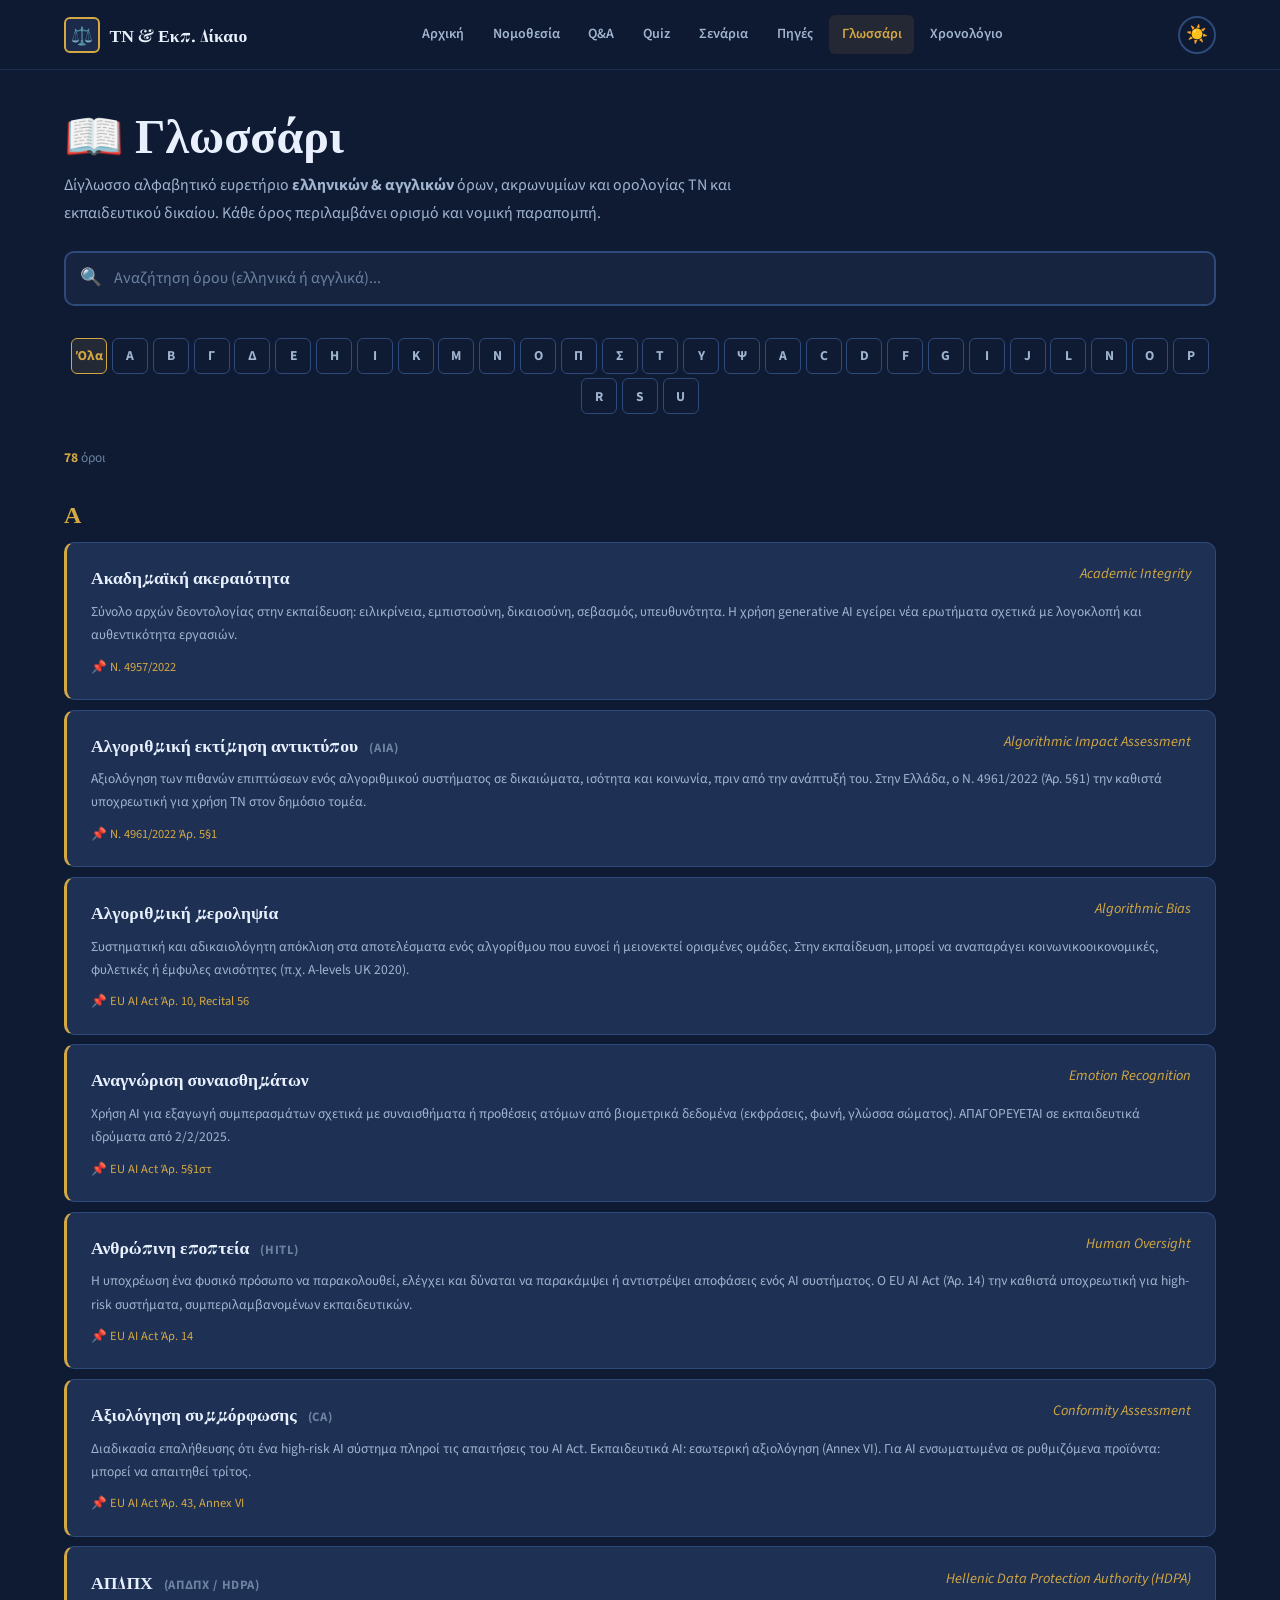
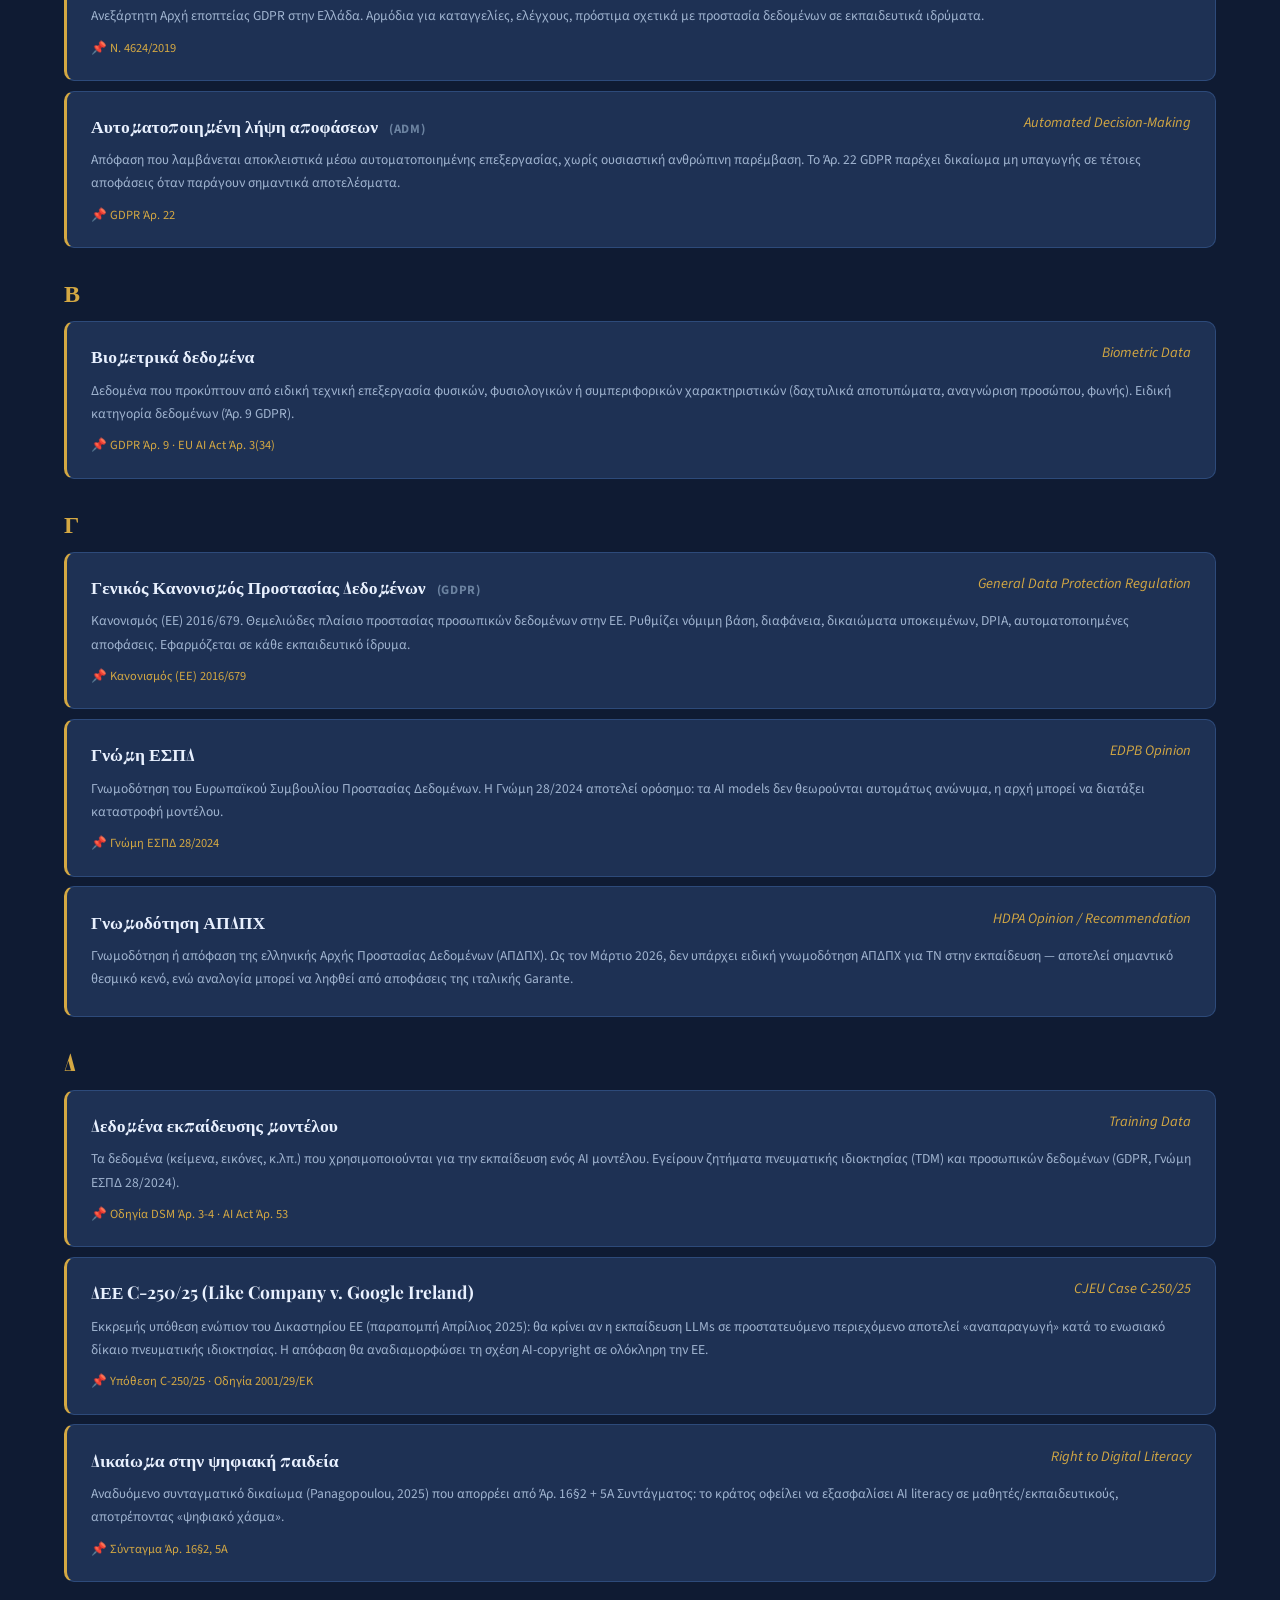
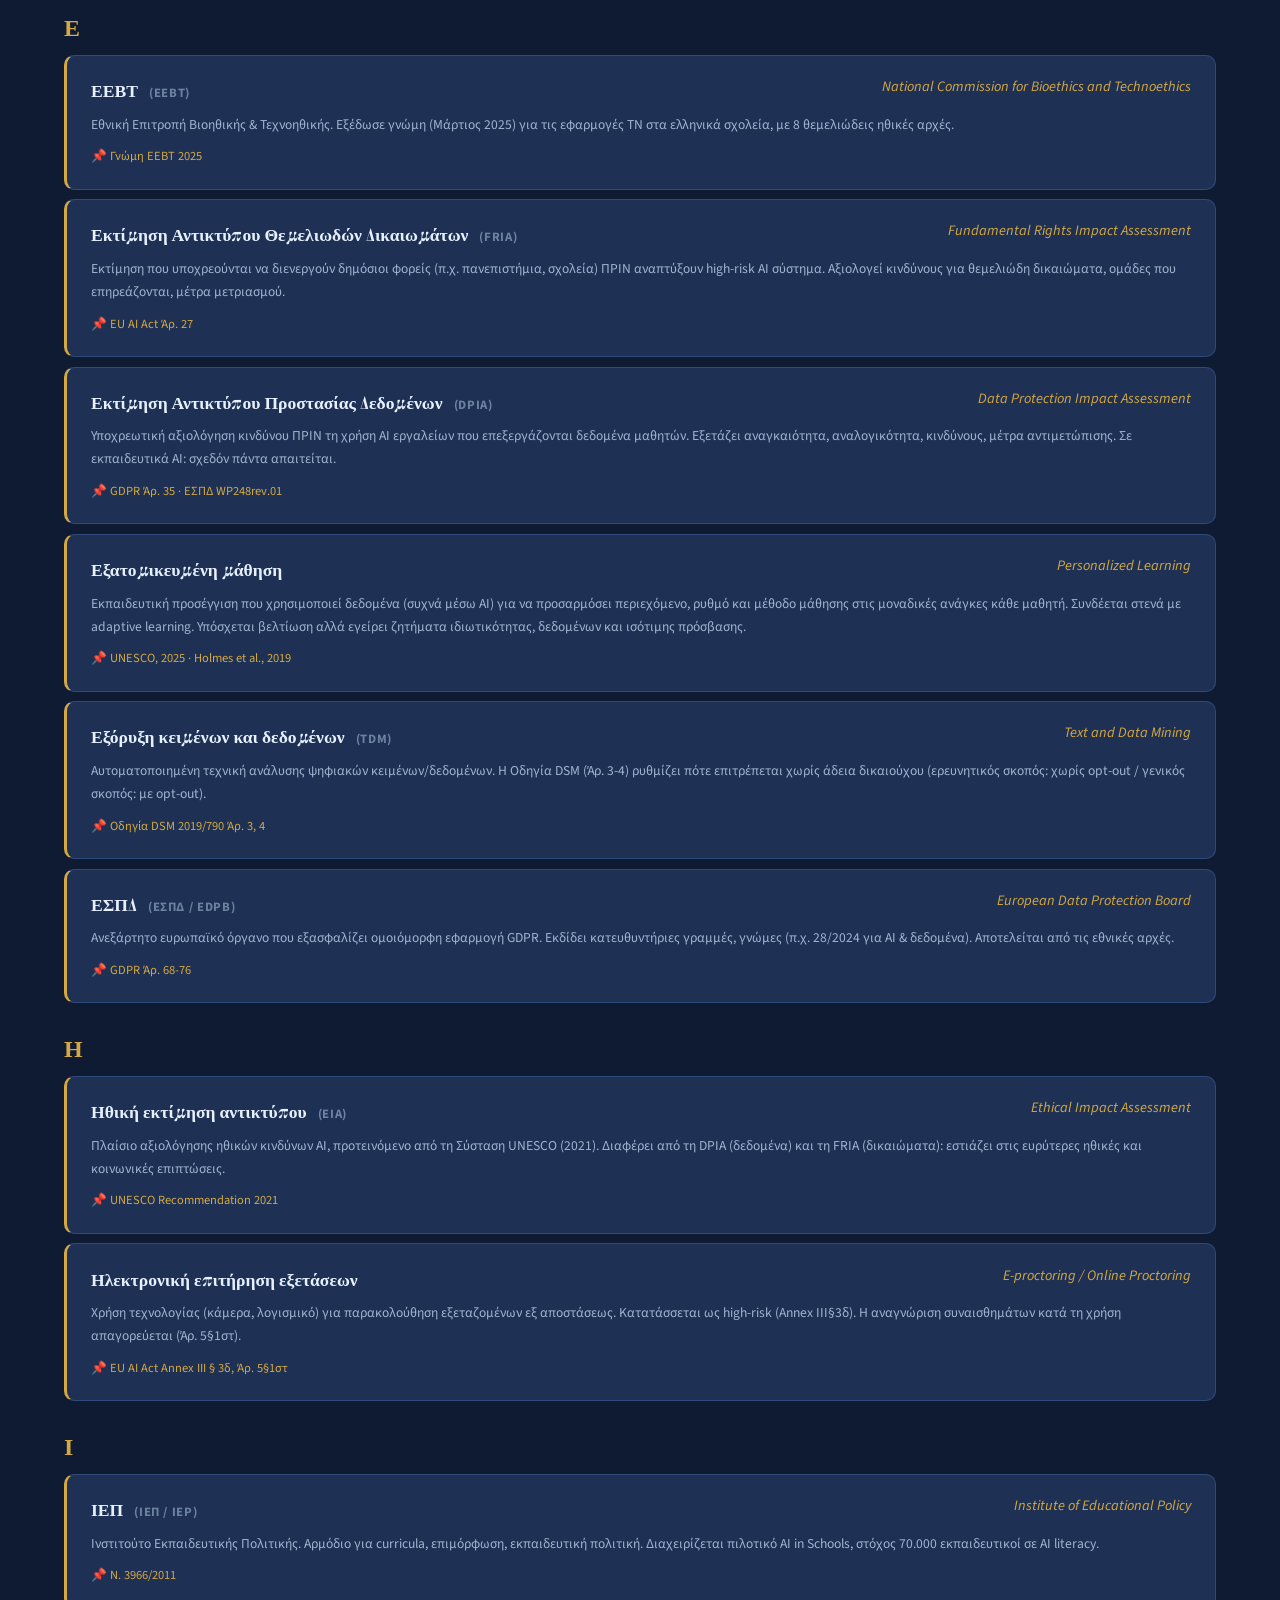
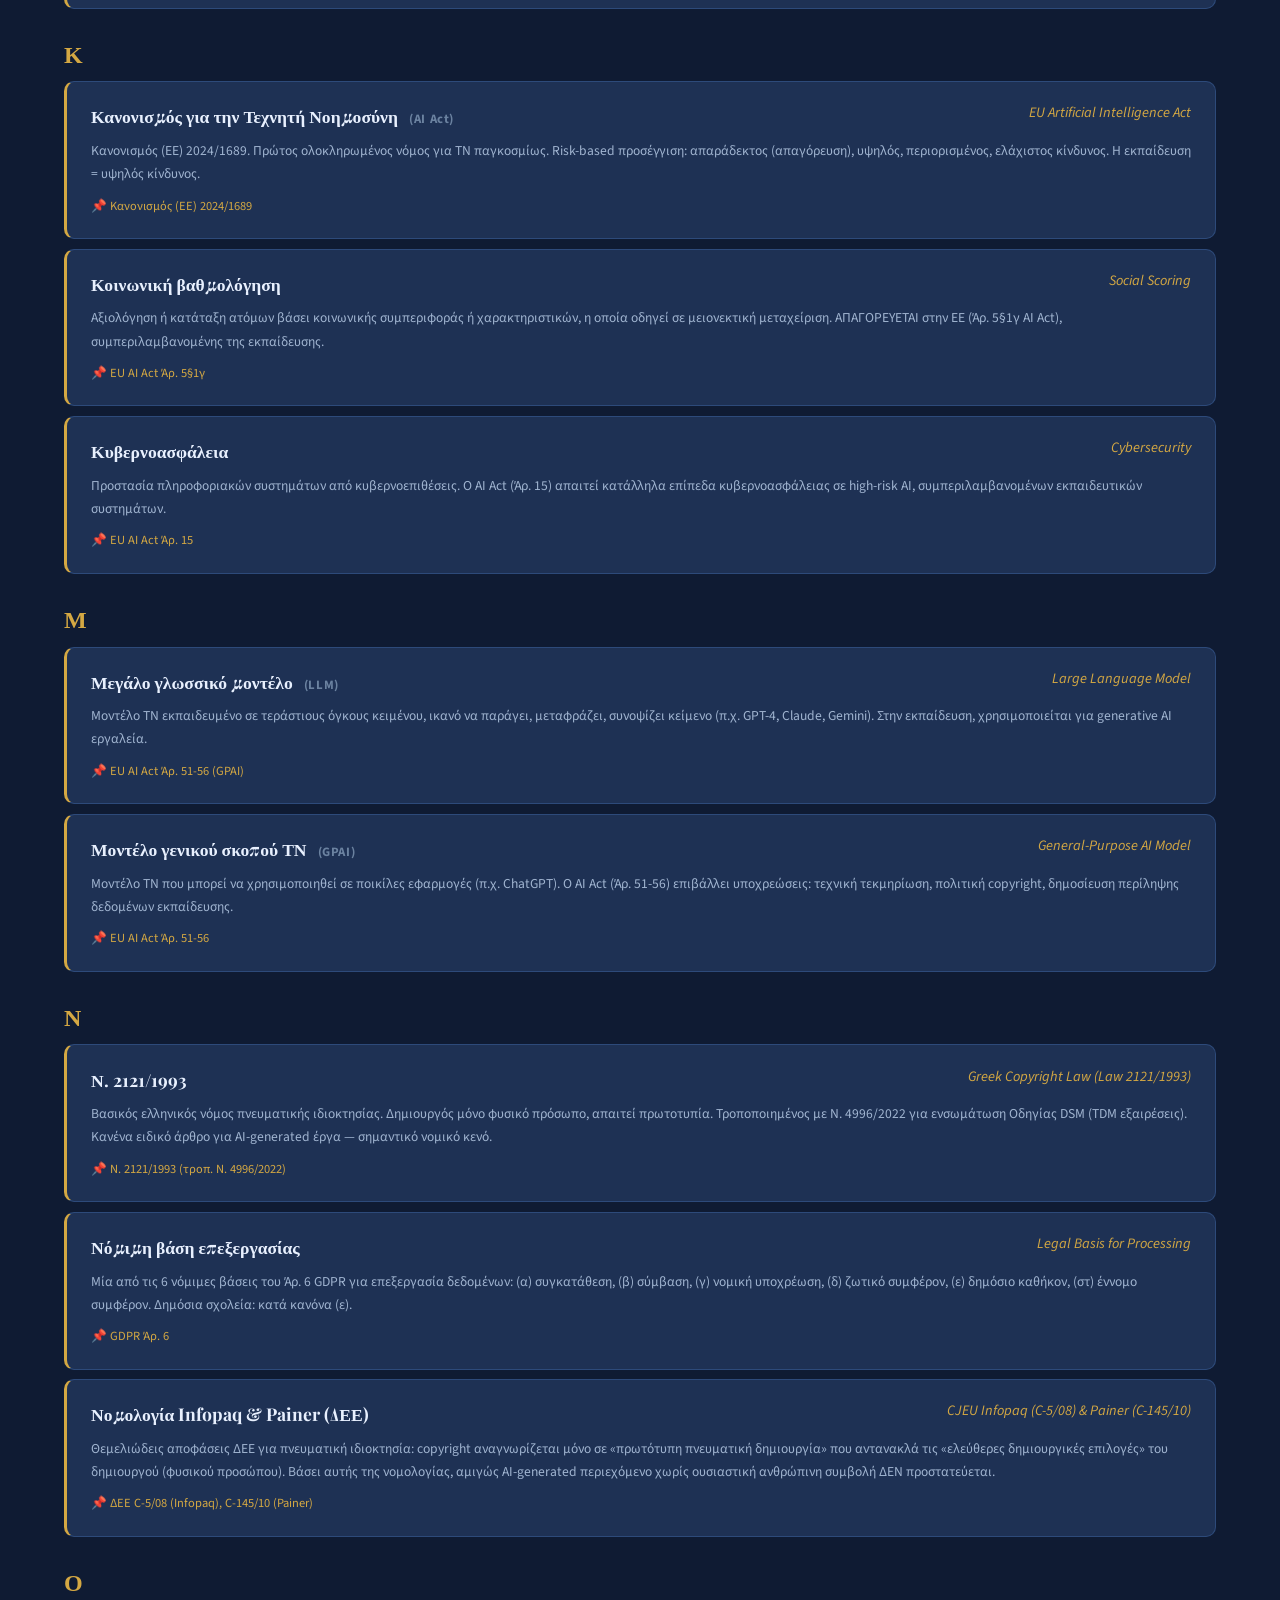
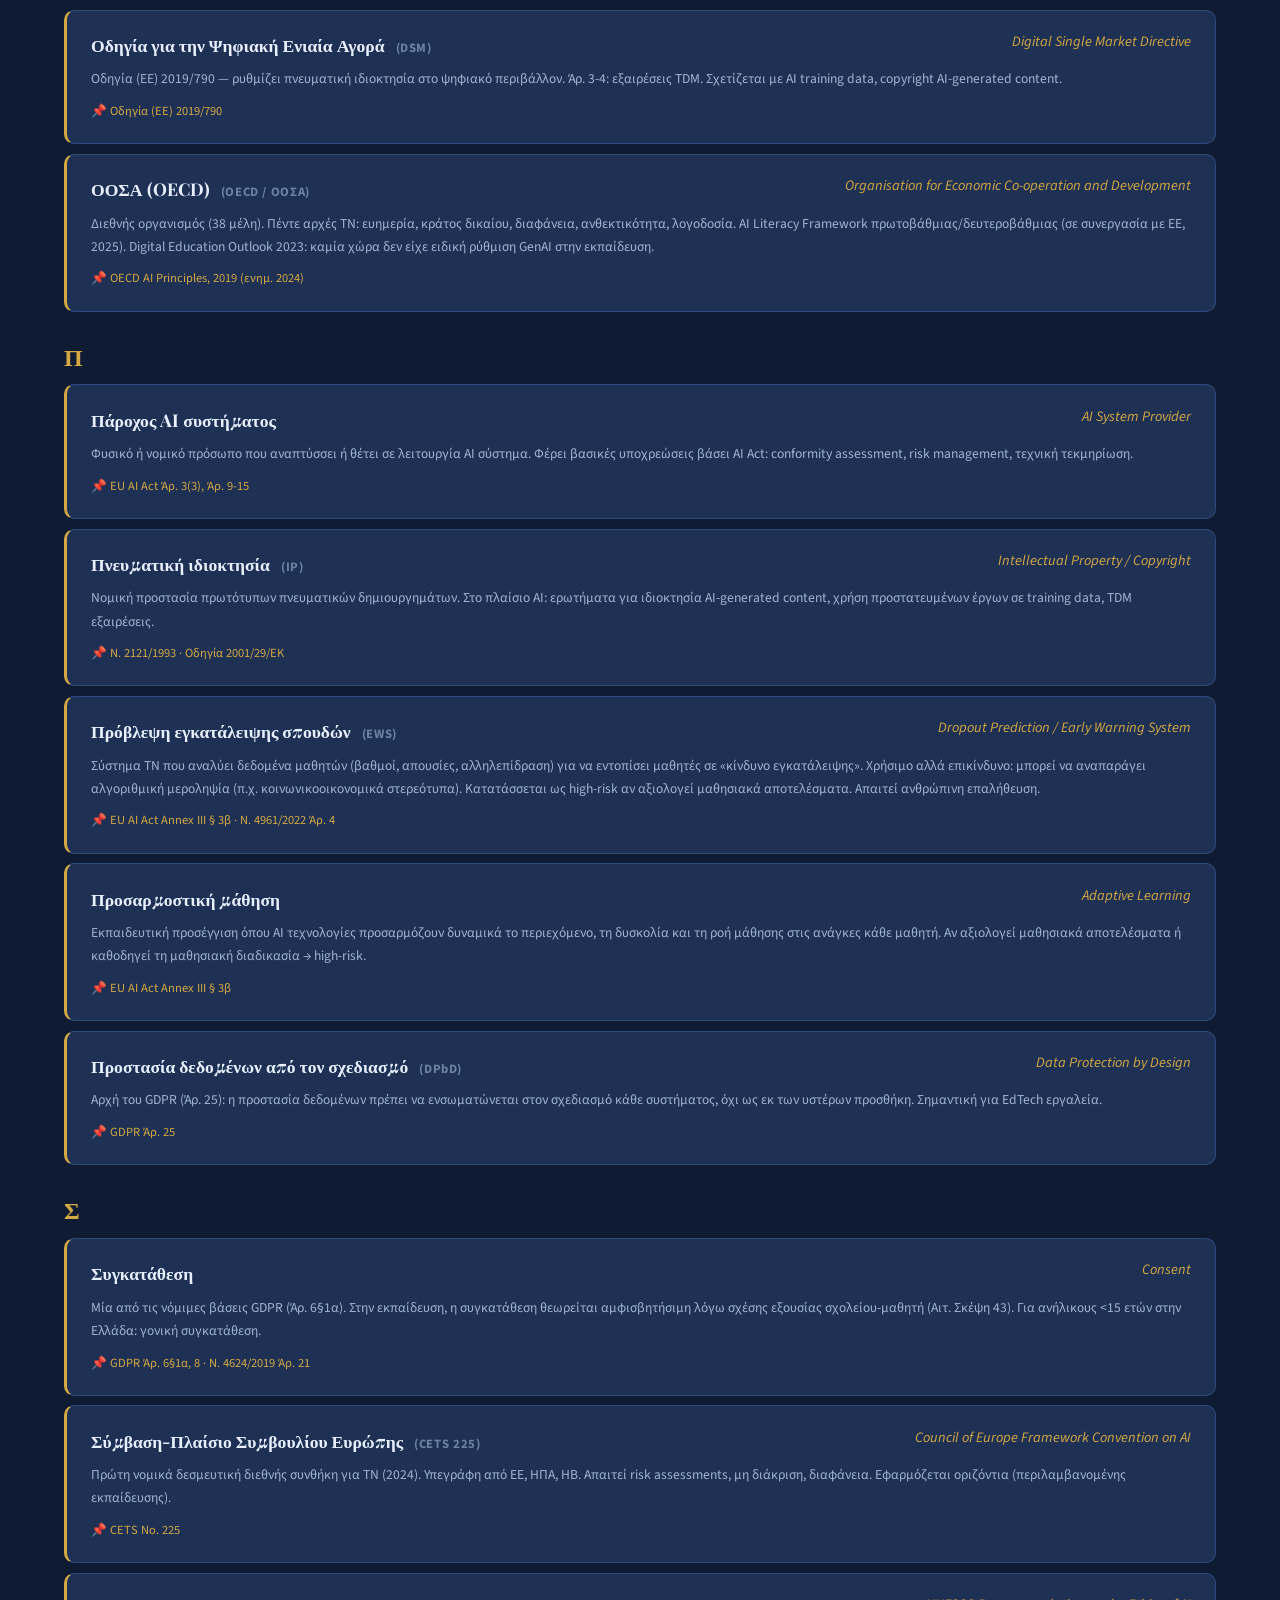
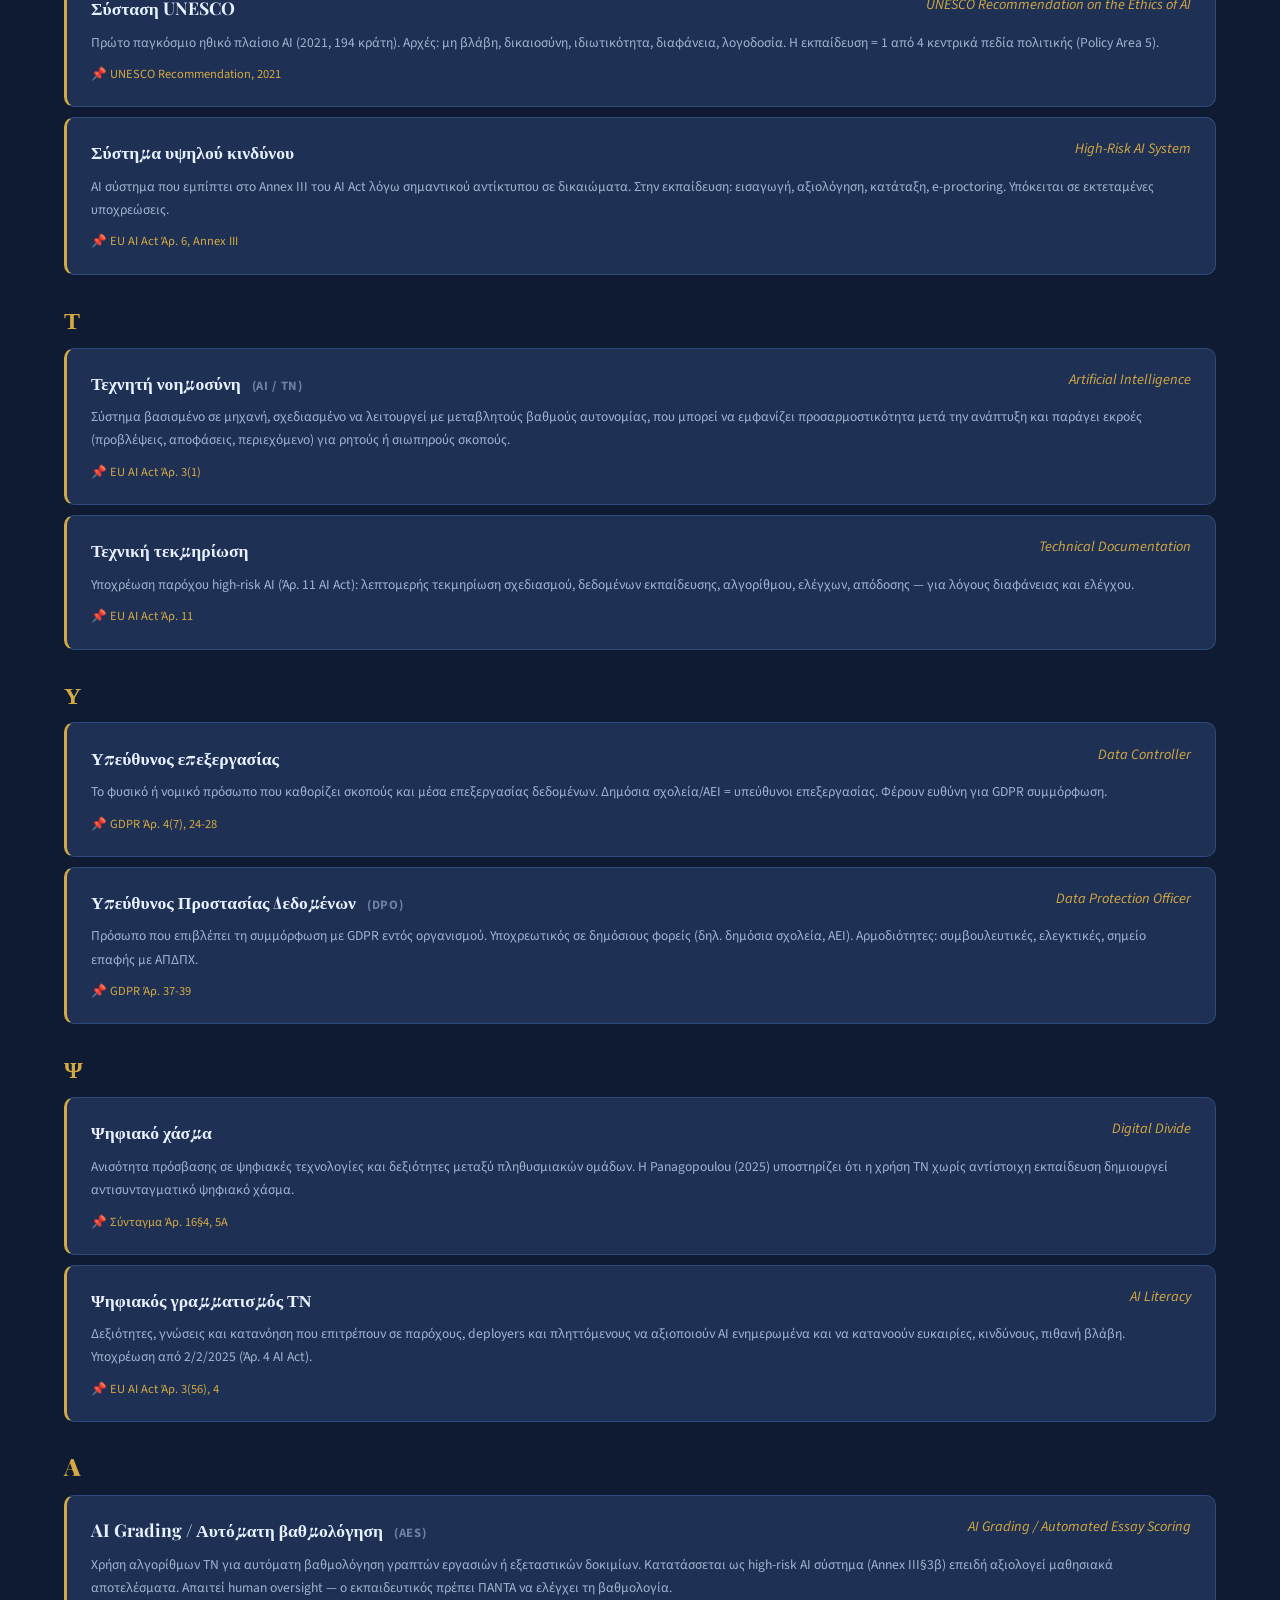
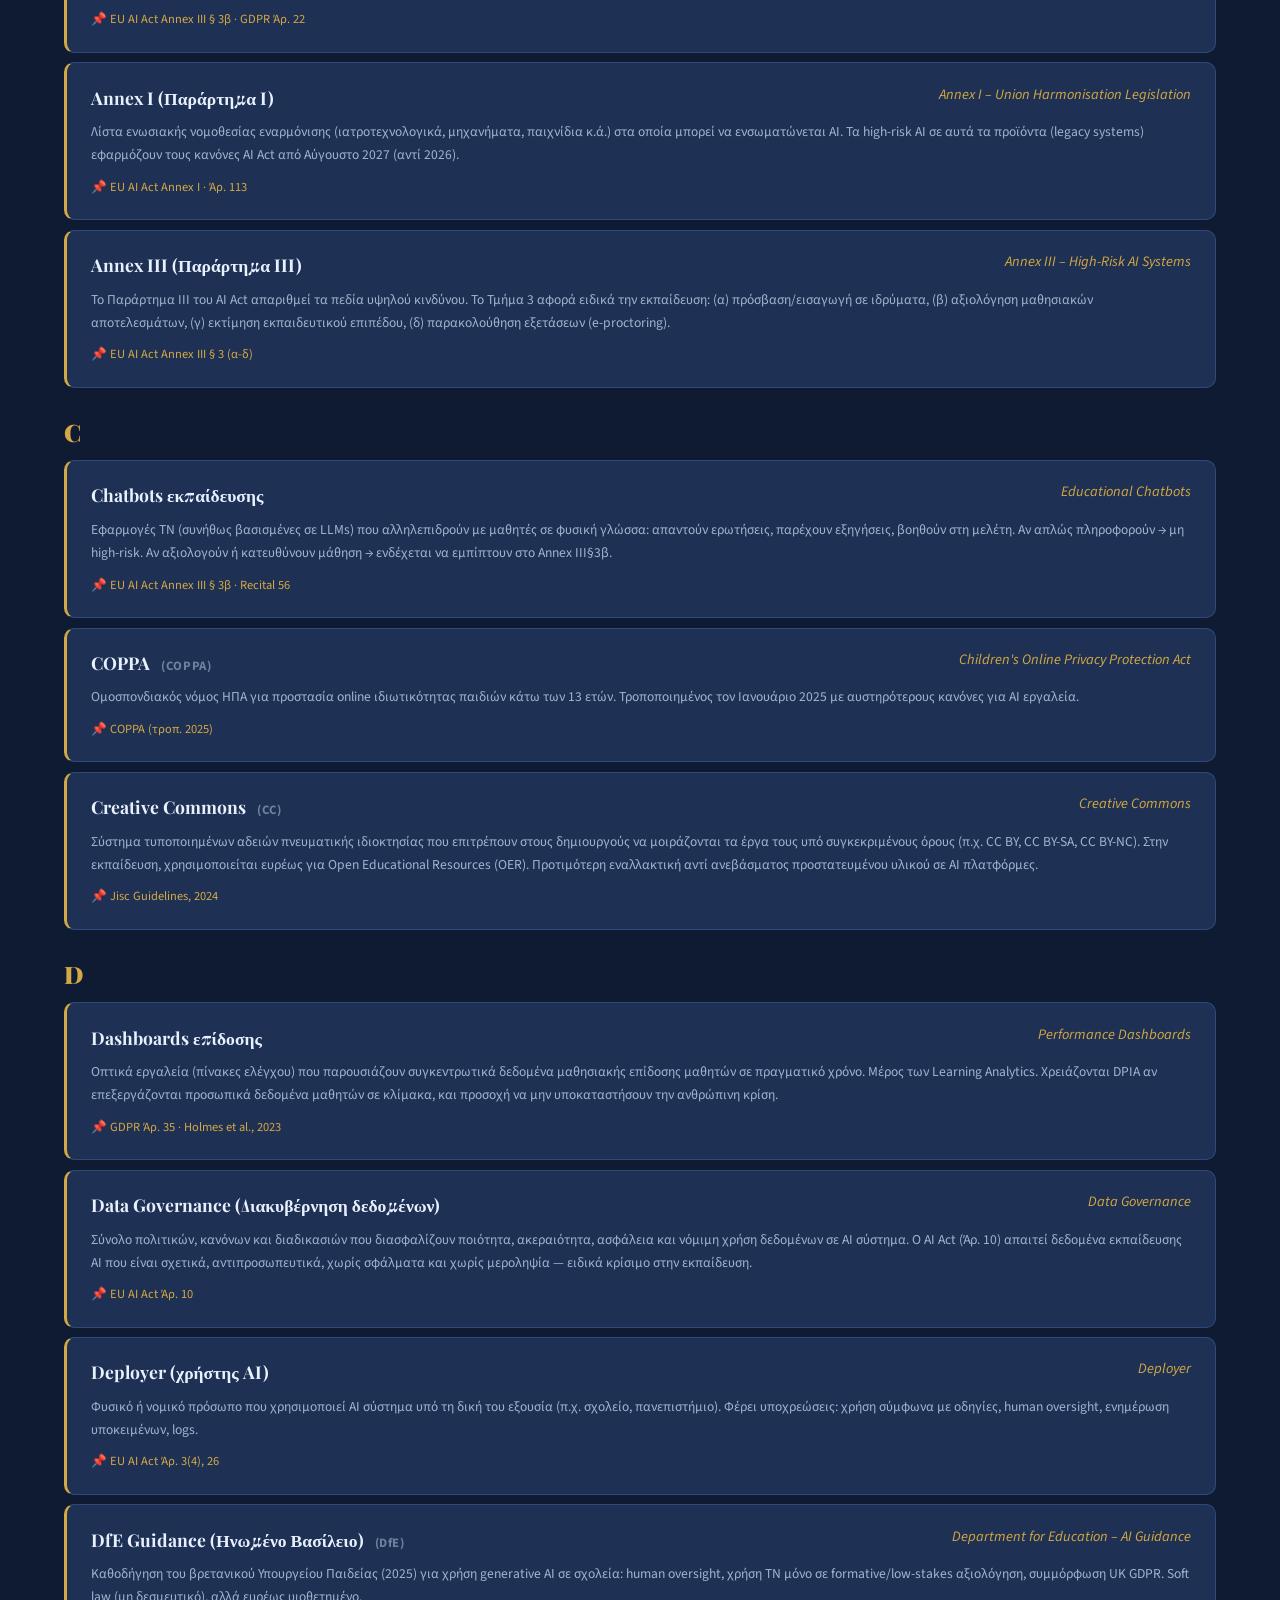
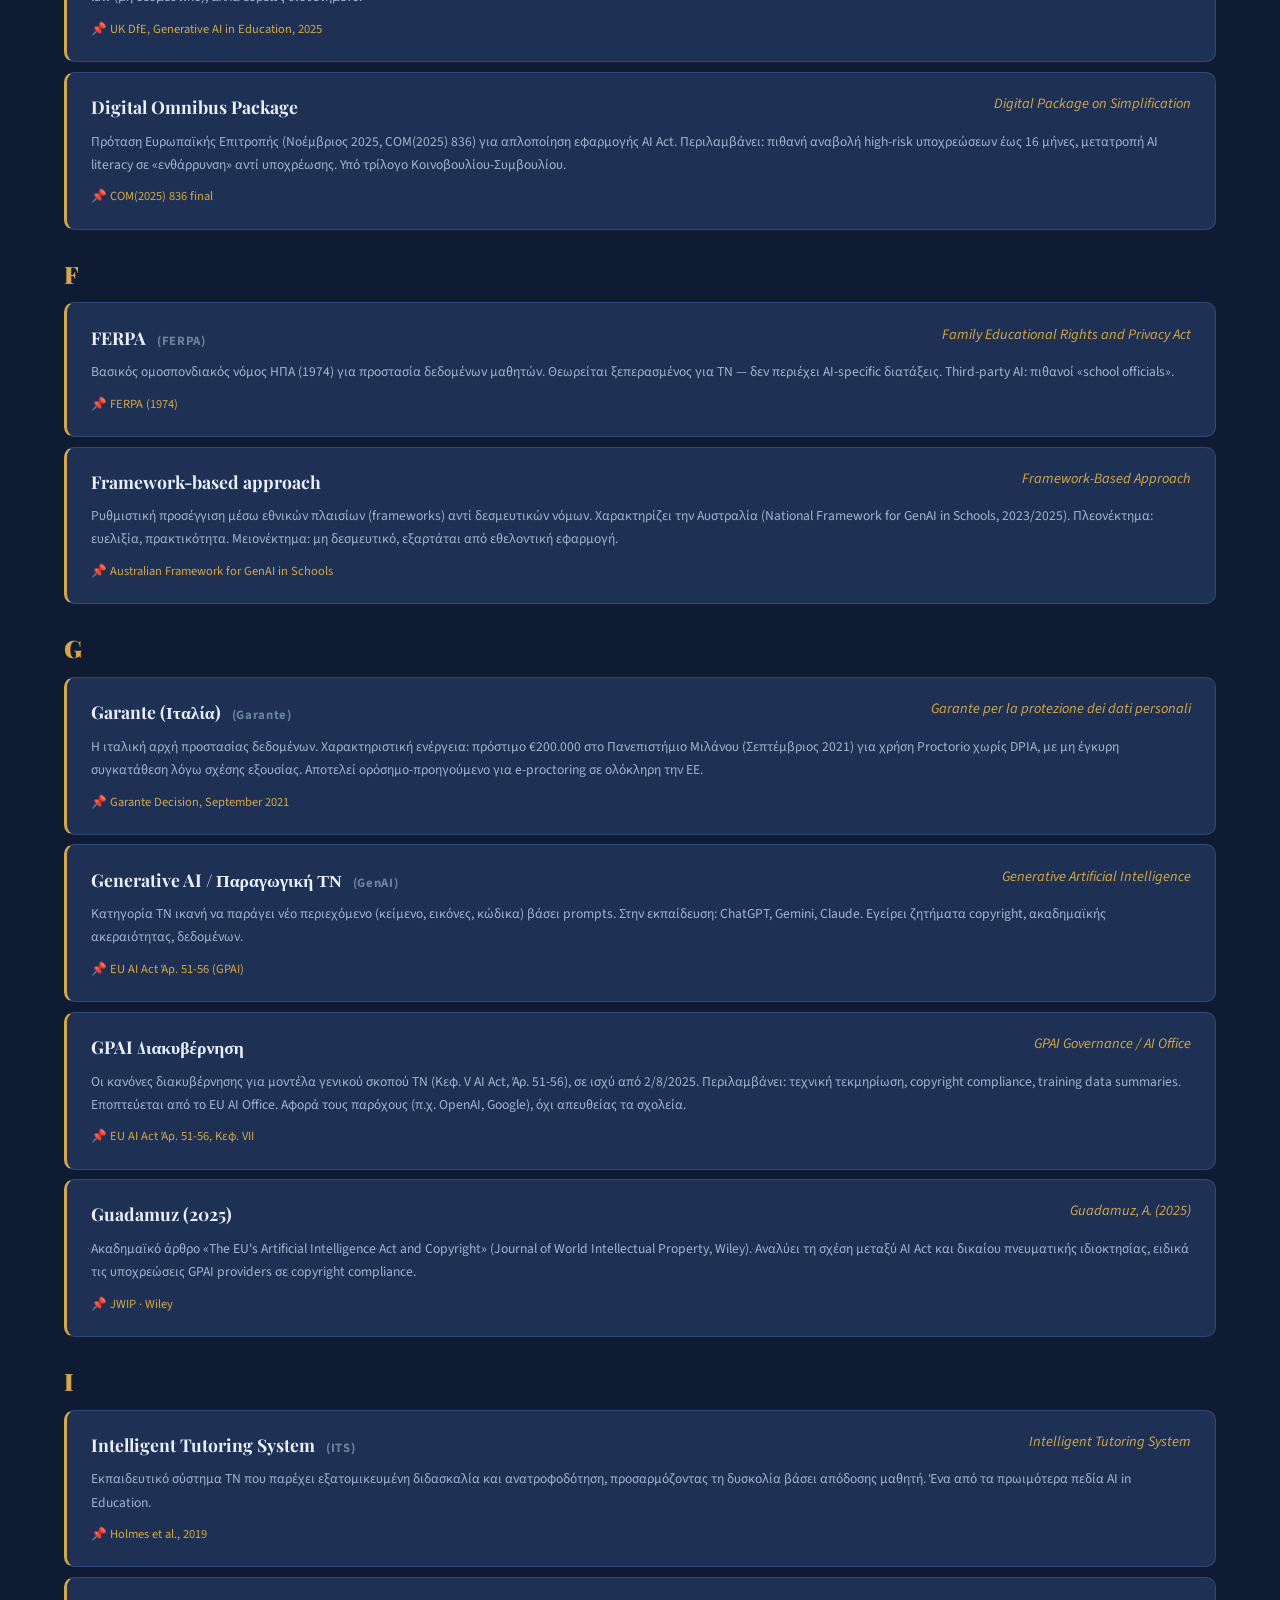
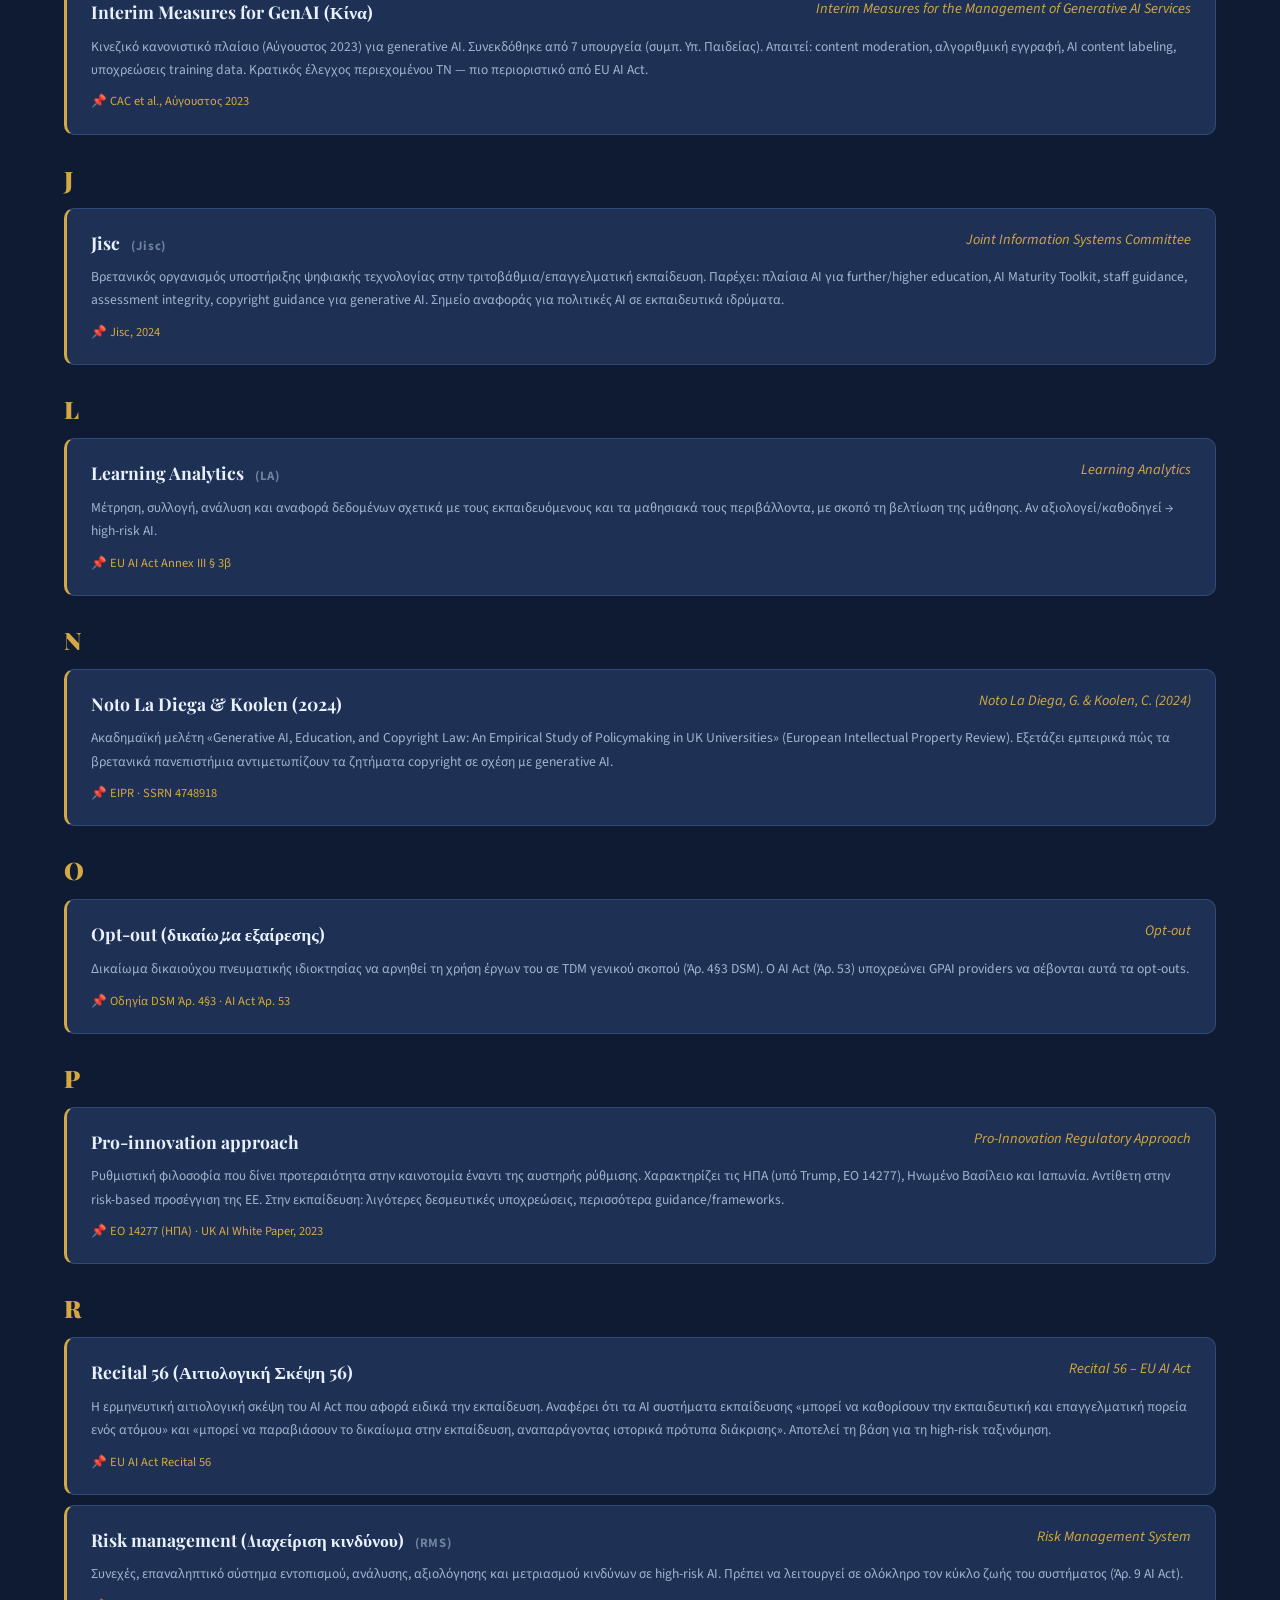
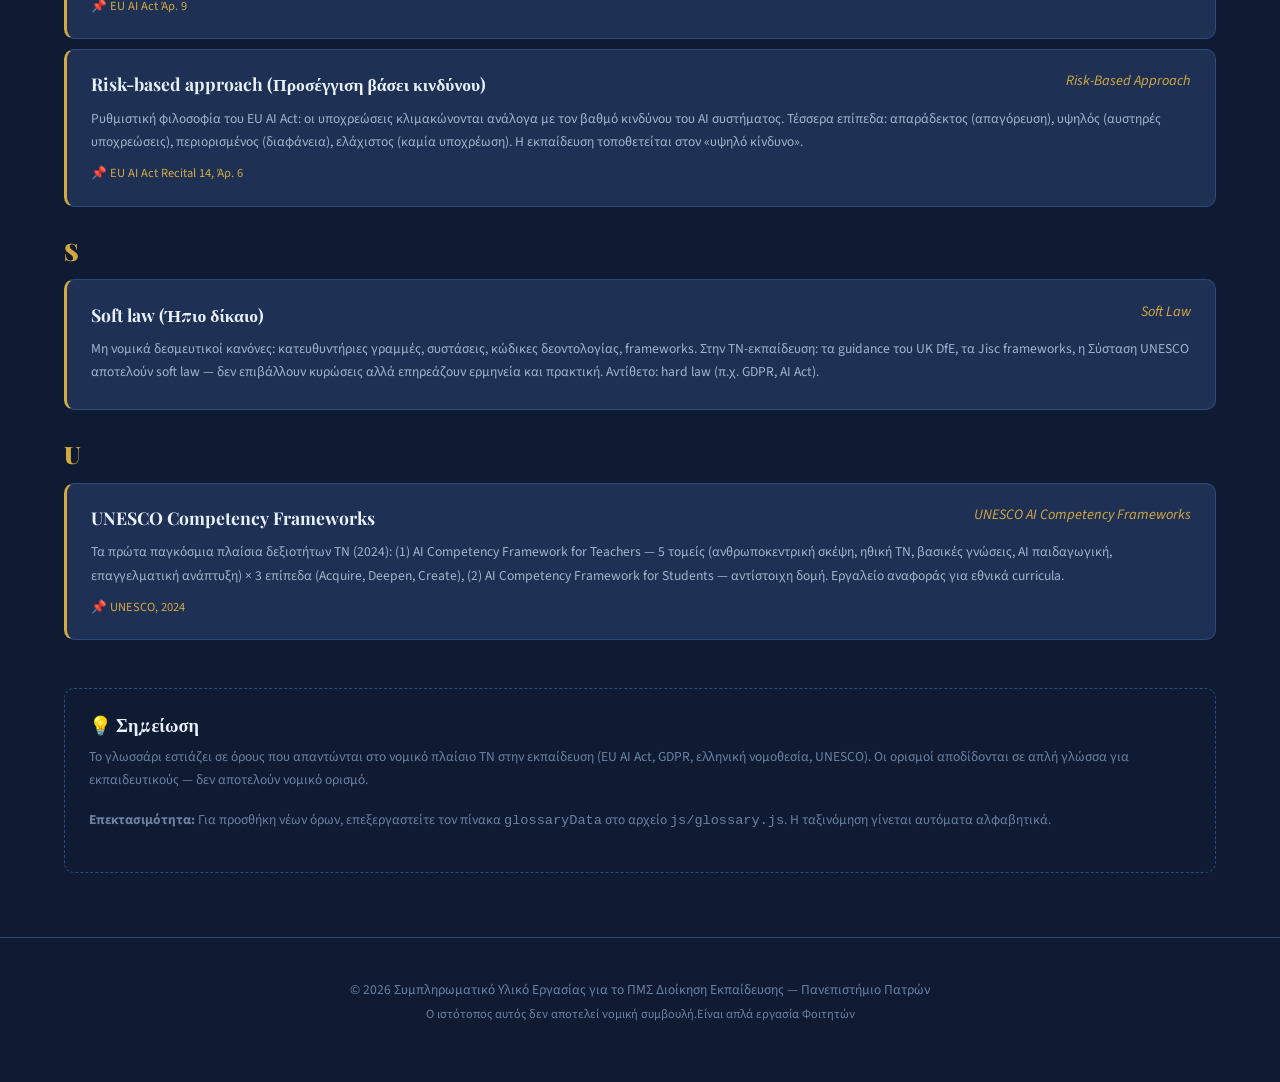
==== glossary.html @ 57ab8be8 "new update" ====
<!DOCTYPE html>
<html lang="el" data-theme="dark">
<head>
  <meta charset="UTF-8">
  <meta name="viewport" content="width=device-width, initial-scale=1.0">
  <title>Γλωσσάρι — ΤΝ & Εκπαιδευτικό Δίκαιο</title>
  <meta name="description" content="Αλφαβητικό γλωσσάρι όρων και ορολογίας ΤΝ και εκπαιδευτικού δικαίου — δίγλωσσο (EL/EN) με ακρωνύμια.">
  <link rel="stylesheet" href="css/style.css">
</head>
<body>

  <!-- ===== HEADER ===== -->
  <header class="site-header">
    <div class="header-inner">
      <a href="index.html" class="logo">
        <span class="logo-icon">⚖️</span>
        <span>ΤΝ & Εκπ. Δίκαιο</span>
      </a>
      <nav class="main-nav">
        <a href="index.html">Αρχική</a>
        <a href="legislation.html">Νομοθεσία</a>
        <a href="qa.html">Q&A</a>
        <a href="quiz.html">Quiz</a>
        <a href="scenarios.html">Σενάρια</a>
        <a href="resources.html">Πηγές</a>
        <a href="glossary.html" class="active">Γλωσσάρι</a>
        <a href="timeline.html">Χρονολόγιο</a>
      </nav>
      <button class="theme-toggle" aria-label="Εναλλαγή θέματος">☀️</button>
      <button class="hamburger" aria-label="Μενού">
        <span></span><span></span><span></span>
      </button>
    </div>
  </header>

  <!-- ===== ΚΥΡΙΟ ΠΕΡΙΕΧΟΜΕΝΟ ===== -->
  <main class="page-content">
    <div class="container">

      <!-- Τίτλος -->
      <div style="margin-bottom: 1.5rem;" class="fade-in">
        <h1 style="margin-bottom: 0.5rem;">📖 Γλωσσάρι</h1>
        <p style="max-width: 700px;">
          Δίγλωσσο αλφαβητικό ευρετήριο <strong>ελληνικών & αγγλικών</strong> όρων,
          ακρωνυμίων και ορολογίας ΤΝ και εκπαιδευτικού δικαίου.
          Κάθε όρος περιλαμβάνει ορισμό και νομική παραπομπή.
        </p>
      </div>

      <!-- Αναζήτηση -->
      <div class="search-wrapper fade-in">
        <span class="search-icon">🔍</span>
        <input type="text" id="glossary-search" class="search-input"
               placeholder="Αναζήτηση όρου (ελληνικά ή αγγλικά)...">
      </div>

      <!-- Αλφαβητική πλοήγηση -->
      <div id="glossary-alpha" class="alpha-nav fade-in">
        <!-- Γεμίζει δυναμικά -->
      </div>

      <!-- Μετρητής -->
      <p class="text-sm text-muted fade-in" style="margin-bottom: 1rem;">
        <strong id="glossary-count" class="text-gold">0</strong> όροι
      </p>

      <!-- Αποτελέσματα -->
      <div id="glossary-results">
        <!-- Γεμίζει δυναμικά -->
      </div>

      <!-- Σημείωση -->
      <div class="fade-in" style="margin-top: 3rem; padding: 1.5rem; border: 1px dashed var(--border-color); border-radius: var(--radius-md);">
        <h4 style="margin-bottom: 0.5rem;">💡 Σημείωση</h4>
        <p class="text-sm text-muted">
          Το γλωσσάρι εστιάζει σε όρους που απαντώνται στο νομικό πλαίσιο ΤΝ στην εκπαίδευση
          (EU AI Act, GDPR, ελληνική νομοθεσία, UNESCO). Οι ορισμοί αποδίδονται σε απλή γλώσσα
          για εκπαιδευτικούς — δεν αποτελούν νομικό ορισμό.
        </p>
        <p class="text-sm text-muted mt-1">
          <strong>Επεκτασιμότητα:</strong> Για προσθήκη νέων όρων, επεξεργαστείτε τον πίνακα
          <code>glossaryData</code> στο αρχείο <code>js/glossary.js</code>.
          Η ταξινόμηση γίνεται αυτόματα αλφαβητικά.
        </p>
      </div>

    </div>
  </main>

  <!-- ===== FOOTER ===== -->
  <footer class="site-footer">
    <div class="container">
      <p class="footer-text">
   © 2026 Συμπληρωματικό Υλικό  Εργασίας για το ΠΜΣ Διοίκηση Εκπαίδευσης — Πανεπιστήμιο Πατρών<br>
        <span class="text-xs">Ο ιστότοπος αυτός δεν αποτελεί νομική συμβουλή.Είναι απλά εργασία Φοιτητών</span>
      </p>
    </div>
  </footer>

  <!-- Back to top -->
  <button class="back-to-top" aria-label="Πίσω στην κορυφή">↑</button>

  <!-- Scripts -->
  <script src="js/main.js"></script>
  <script src="js/glossary.js"></script>
</body>
</html>
---- css/style.css ----
/* ============================================================
   ΤΝ & Εκπαιδευτικό Δίκαιο — Κοινό Stylesheet
   Playfair Display (τίτλοι) + Source Sans 3 (body)
   Dark/Light θέμα με CSS custom properties
   ============================================================ */

/* --- Google Fonts Import --- */
@import url('https://fonts.googleapis.com/css2?family=Playfair+Display:ital,wght@0,400;0,700;0,900;1,400;1,700&family=Source+Sans+3:ital,wght@0,300;0,400;0,600;0,700;1,400&display=swap');

/* --- CSS Custom Properties: Dark Theme (default) --- */
:root {
  /* Χρώματα βάσης */
  --navy: #1B2A4A;
  --dark-navy: #0F1B33;
  --mid-blue: #2D4A7A;
  --light-blue: #CADCFC;
  --ice: #E8F0FE;
  --gold: #D4A843;
  --gold-dark: #B8912F;
  --gold-light: #E8C96A;
  --red: #C0392B;
  --green: #27AE60;
  --green-light: #2ECC71;

  /* Χρώματα θέματος (dark default) */
  --bg-primary: #0F1B33;
  --bg-secondary: #1B2A4A;
  --bg-card: #1E3154;
  --bg-card-hover: #243A5E;
  --bg-input: #162440;
  --text-primary: #E8F0FE;
  --text-secondary: #A0B4D0;
  --text-muted: #6B82A0;
  --border-color: #2D4A7A;
  --border-light: #1E3154;
  --shadow-color: rgba(0, 0, 0, 0.3);
  --overlay: rgba(15, 27, 51, 0.95);

  /* Τυπογραφία */
  --font-display: 'Playfair Display', Georgia, serif;
  --font-body: 'Source Sans 3', 'Segoe UI', sans-serif;

  /* Μεγέθη */
  --header-height: 70px;
  --max-width: 1200px;
  --radius-sm: 6px;
  --radius-md: 10px;
  --radius-lg: 16px;

  /* Transitions */
  --transition-fast: 0.2s ease;
  --transition-med: 0.35s ease;
  --transition-slow: 0.5s ease;
}

/* --- Light Theme Override --- */
[data-theme="light"] {
  --bg-primary: #F4F6FA;
  --bg-secondary: #FFFFFF;
  --bg-card: #FFFFFF;
  --bg-card-hover: #F0F4FF;
  --bg-input: #FFFFFF;
  --text-primary: #1A202C;
  --text-secondary: #4A5568;
  --text-muted: #7B8794;
  --border-color: #D6DEE8;
  --border-light: #E8EDF4;
  --shadow-color: rgba(0, 0, 0, 0.08);
  --overlay: rgba(255, 255, 255, 0.95);
}

/* ============================================================
   RESET & ΒΑΣΙΚΑ
   ============================================================ */
*, *::before, *::after {
  margin: 0;
  padding: 0;
  box-sizing: border-box;
}

html {
  scroll-behavior: smooth;
  font-size: 16px;
  scroll-padding-top: var(--header-height);
}

body {
  font-family: var(--font-body);
  background-color: var(--bg-primary);
  color: var(--text-primary);
  line-height: 1.7;
  transition: background-color var(--transition-med), color var(--transition-med);
  min-height: 100vh;
}

/* Επιλογή κειμένου */
::selection {
  background: var(--gold);
  color: var(--dark-navy);
}

/* Σύνδεσμοι */
a {
  color: var(--gold);
  text-decoration: none;
  transition: color var(--transition-fast);
}
a:hover {
  color: var(--gold-light);
}

/* Εικόνες */
img {
  max-width: 100%;
  display: block;
}

/* ============================================================
   ΤΥΠΟΓΡΑΦΙΑ
   ============================================================ */
h1, h2, h3, h4, h5, h6 {
  font-family: var(--font-display);
  font-weight: 700;
  line-height: 1.3;
  color: var(--text-primary);
}

h1 { font-size: clamp(2rem, 4vw, 3rem); }
h2 { font-size: clamp(1.5rem, 3vw, 2.2rem); }
h3 { font-size: clamp(1.2rem, 2.5vw, 1.6rem); }
h4 { font-size: 1.15rem; }

p {
  margin-bottom: 1rem;
  color: var(--text-secondary);
}

/* Χρυσή υπογράμμιση τίτλων */
.section-title {
  position: relative;
  display: inline-block;
  margin-bottom: 2rem;
}
.section-title::after {
  content: '';
  position: absolute;
  bottom: -8px;
  left: 0;
  width: 60px;
  height: 3px;
  background: var(--gold);
  border-radius: 2px;
}
.section-title.centered {
  display: block;
  text-align: center;
}
.section-title.centered::after {
  left: 50%;
  transform: translateX(-50%);
}

/* ============================================================
   HEADER & NAVIGATION
   ============================================================ */
.site-header {
  position: fixed;
  top: 0;
  left: 0;
  right: 0;
  height: var(--header-height);
  background: var(--overlay);
  backdrop-filter: blur(12px);
  -webkit-backdrop-filter: blur(12px);
  border-bottom: 1px solid var(--border-light);
  z-index: 1000;
  transition: background var(--transition-med);
}

.header-inner {
  max-width: var(--max-width);
  margin: 0 auto;
  padding: 0 1.5rem;
  height: 100%;
  display: flex;
  align-items: center;
  justify-content: space-between;
}

/* Λογότυπο */
.logo {
  display: flex;
  align-items: center;
  gap: 0.6rem;
  font-family: var(--font-display);
  font-weight: 700;
  font-size: 1.1rem;
  color: var(--text-primary);
  text-decoration: none;
}
.logo-icon {
  width: 36px;
  height: 36px;
  background: var(--navy);
  border: 2px solid var(--gold);
  border-radius: var(--radius-sm);
  display: flex;
  align-items: center;
  justify-content: center;
  font-size: 1.1rem;
}
[data-theme="light"] .logo-icon {
  background: var(--gold);
}

/* Πλοήγηση */
.main-nav {
  display: flex;
  align-items: center;
  gap: 0.2rem;
}
.main-nav a {
  padding: 0.5rem 0.8rem;
  font-size: 0.88rem;
  font-weight: 600;
  color: var(--text-secondary);
  border-radius: var(--radius-sm);
  transition: all var(--transition-fast);
  white-space: nowrap;
}
.main-nav a:hover,
.main-nav a.active {
  color: var(--gold);
  background: rgba(212, 168, 67, 0.1);
}

/* Theme Toggle */
.theme-toggle {
  background: none;
  border: 2px solid var(--border-color);
  border-radius: 50%;
  width: 38px;
  height: 38px;
  cursor: pointer;
  display: flex;
  align-items: center;
  justify-content: center;
  font-size: 1.1rem;
  color: var(--text-secondary);
  transition: all var(--transition-fast);
  flex-shrink: 0;
}
.theme-toggle:hover {
  border-color: var(--gold);
  color: var(--gold);
}

/* Hamburger (mobile) */
.hamburger {
  display: none;
  flex-direction: column;
  gap: 5px;
  cursor: pointer;
  background: none;
  border: none;
  padding: 4px;
}
.hamburger span {
  width: 24px;
  height: 2px;
  background: var(--text-primary);
  border-radius: 2px;
  transition: all var(--transition-fast);
}
.hamburger.active span:nth-child(1) {
  transform: rotate(45deg) translate(5px, 5px);
}
.hamburger.active span:nth-child(2) {
  opacity: 0;
}
.hamburger.active span:nth-child(3) {
  transform: rotate(-45deg) translate(5px, -5px);
}

/* ============================================================
   LAYOUT
   ============================================================ */
.container {
  max-width: var(--max-width);
  margin: 0 auto;
  padding: 0 1.5rem;
}

.page-content {
  padding-top: calc(var(--header-height) + 2rem);
  padding-bottom: 4rem;
  min-height: 100vh;
}

/* Sections */
.section {
  padding: 3rem 0;
}

/* ============================================================
   HERO SECTION
   ============================================================ */
.hero {
  padding: 6rem 0 4rem;
  text-align: center;
  position: relative;
  overflow: hidden;
}
.hero::before {
  content: '';
  position: absolute;
  top: -50%;
  left: -50%;
  width: 200%;
  height: 200%;
  background: radial-gradient(ellipse at 30% 20%, rgba(212, 168, 67, 0.08) 0%, transparent 60%),
              radial-gradient(ellipse at 70% 80%, rgba(45, 74, 122, 0.12) 0%, transparent 60%);
  pointer-events: none;
}
.hero-content {
  position: relative;
  z-index: 1;
}
.hero-badge {
  display: inline-block;
  padding: 0.4rem 1.2rem;
  background: rgba(212, 168, 67, 0.15);
  border: 1px solid rgba(212, 168, 67, 0.3);
  border-radius: 50px;
  font-size: 0.85rem;
  font-weight: 600;
  color: var(--gold);
  margin-bottom: 1.5rem;
  letter-spacing: 0.03em;
}
.hero h1 {
  margin-bottom: 1.2rem;
}
.hero h1 .highlight {
  color: var(--gold);
}
.hero-subtitle {
  font-size: 1.15rem;
  color: var(--text-secondary);
  max-width: 650px;
  margin: 0 auto 2.5rem;
  line-height: 1.8;
}

/* ============================================================
   CARDS
   ============================================================ */
.card {
  background: var(--bg-card);
  border: 1px solid var(--border-color);
  border-radius: var(--radius-md);
  padding: 1.5rem;
  transition: all var(--transition-med);
  position: relative;
  overflow: hidden;
}
.card:hover {
  background: var(--bg-card-hover);
  border-color: var(--gold);
  transform: translateY(-3px);
  box-shadow: 0 8px 30px var(--shadow-color);
}

/* Card με χρυσή γραμμή αριστερά */
.card-accent {
  border-left: 3px solid var(--gold);
}

/* Card grid */
.card-grid {
  display: grid;
  grid-template-columns: repeat(auto-fill, minmax(320px, 1fr));
  gap: 1.5rem;
}
.card-grid-3 {
  display: grid;
  grid-template-columns: repeat(auto-fill, minmax(280px, 1fr));
  gap: 1.5rem;
}

/* ============================================================
   BADGES
   ============================================================ */
.badge {
  display: inline-block;
  padding: 0.2rem 0.7rem;
  border-radius: 50px;
  font-size: 0.75rem;
  font-weight: 700;
  letter-spacing: 0.02em;
  text-transform: uppercase;
}
.badge-high-risk {
  background: rgba(192, 57, 43, 0.15);
  color: var(--red);
  border: 1px solid rgba(192, 57, 43, 0.3);
}
.badge-prohibited {
  background: rgba(192, 57, 43, 0.25);
  color: #E74C3C;
  border: 1px solid rgba(231, 76, 60, 0.4);
}
.badge-obligation {
  background: rgba(212, 168, 67, 0.15);
  color: var(--gold);
  border: 1px solid rgba(212, 168, 67, 0.3);
}
.badge-info {
  background: rgba(45, 74, 122, 0.2);
  color: var(--light-blue);
  border: 1px solid rgba(45, 74, 122, 0.4);
}
.badge-green {
  background: rgba(39, 174, 96, 0.15);
  color: var(--green-light);
  border: 1px solid rgba(39, 174, 96, 0.3);
}
.badge-sm {
  font-size: 0.68rem;
  padding: 0.15rem 0.5rem;
}

/* ============================================================
   BUTTONS
   ============================================================ */
.btn {
  display: inline-flex;
  align-items: center;
  gap: 0.5rem;
  padding: 0.7rem 1.5rem;
  border-radius: var(--radius-sm);
  font-family: var(--font-body);
  font-weight: 600;
  font-size: 0.95rem;
  cursor: pointer;
  transition: all var(--transition-fast);
  border: none;
  text-decoration: none;
}
.btn-primary {
  background: var(--gold);
  color: var(--dark-navy);
}
.btn-primary:hover {
  background: var(--gold-light);
  color: var(--dark-navy);
  transform: translateY(-2px);
  box-shadow: 0 4px 15px rgba(212, 168, 67, 0.3);
}
.btn-outline {
  background: transparent;
  color: var(--gold);
  border: 2px solid var(--gold);
}
.btn-outline:hover {
  background: var(--gold);
  color: var(--dark-navy);
}
.btn-sm {
  padding: 0.4rem 1rem;
  font-size: 0.85rem;
}

/* ============================================================
   FILTERS & TABS
   ============================================================ */
.filter-bar {
  display: flex;
  flex-wrap: wrap;
  gap: 0.5rem;
  margin-bottom: 2rem;
}
.filter-tag {
  padding: 0.4rem 1rem;
  border-radius: 50px;
  font-size: 0.85rem;
  font-weight: 600;
  cursor: pointer;
  border: 1px solid var(--border-color);
  background: transparent;
  color: var(--text-secondary);
  transition: all var(--transition-fast);
  font-family: var(--font-body);
}
.filter-tag:hover,
.filter-tag.active {
  border-color: var(--gold);
  color: var(--gold);
  background: rgba(212, 168, 67, 0.1);
}

.tabs {
  display: flex;
  gap: 0;
  border-bottom: 2px solid var(--border-color);
  margin-bottom: 2rem;
  overflow-x: auto;
}
.tab {
  padding: 0.8rem 1.5rem;
  font-weight: 600;
  font-size: 0.9rem;
  color: var(--text-muted);
  cursor: pointer;
  border-bottom: 2px solid transparent;
  margin-bottom: -2px;
  transition: all var(--transition-fast);
  white-space: nowrap;
  background: none;
  border-top: none;
  border-left: none;
  border-right: none;
  font-family: var(--font-body);
}
.tab:hover,
.tab.active {
  color: var(--gold);
  border-bottom-color: var(--gold);
}

/* ============================================================
   ACCORDION (Q&A)
   ============================================================ */
.accordion-item {
  border: 1px solid var(--border-color);
  border-radius: var(--radius-md);
  margin-bottom: 0.75rem;
  overflow: hidden;
  transition: border-color var(--transition-fast);
}
.accordion-item.open {
  border-color: var(--gold);
}
.accordion-header {
  width: 100%;
  padding: 1.1rem 1.5rem;
  display: flex;
  justify-content: space-between;
  align-items: center;
  gap: 1rem;
  background: var(--bg-card);
  border: none;
  cursor: pointer;
  font-family: var(--font-body);
  font-size: 1rem;
  font-weight: 600;
  color: var(--text-primary);
  text-align: left;
  transition: background var(--transition-fast);
}
.accordion-header:hover {
  background: var(--bg-card-hover);
}
.accordion-icon {
  font-size: 1.2rem;
  transition: transform var(--transition-fast);
  flex-shrink: 0;
  color: var(--gold);
}
.accordion-item.open .accordion-icon {
  transform: rotate(45deg);
}
.accordion-body {
  max-height: 0;
  overflow: hidden;
  transition: max-height var(--transition-med);
}
.accordion-content {
  padding: 0 1.5rem 1.5rem;
  color: var(--text-secondary);
  line-height: 1.8;
}
.accordion-content .law-ref {
  display: inline-block;
  font-size: 0.82rem;
  font-weight: 600;
  color: var(--gold);
  background: rgba(212, 168, 67, 0.1);
  padding: 0.15rem 0.5rem;
  border-radius: 4px;
  margin-top: 0.5rem;
}

/* ============================================================
   SEARCH INPUT
   ============================================================ */
.search-wrapper {
  position: relative;
  margin-bottom: 2rem;
}
.search-input {
  width: 100%;
  padding: 0.9rem 1.2rem 0.9rem 3rem;
  background: var(--bg-input);
  border: 2px solid var(--border-color);
  border-radius: var(--radius-md);
  font-family: var(--font-body);
  font-size: 1rem;
  color: var(--text-primary);
  transition: border-color var(--transition-fast);
  outline: none;
}
.search-input::placeholder {
  color: var(--text-muted);
}
.search-input:focus {
  border-color: var(--gold);
}
.search-icon {
  position: absolute;
  left: 1rem;
  top: 50%;
  transform: translateY(-50%);
  color: var(--text-muted);
  font-size: 1.1rem;
}

/* ============================================================
   QUIZ COMPONENTS
   ============================================================ */
.quiz-progress {
  width: 100%;
  height: 6px;
  background: var(--border-color);
  border-radius: 3px;
  margin-bottom: 2rem;
  overflow: hidden;
}
.quiz-progress-fill {
  height: 100%;
  background: linear-gradient(90deg, var(--gold), var(--gold-light));
  border-radius: 3px;
  transition: width var(--transition-med);
}

.quiz-option {
  display: block;
  width: 100%;
  padding: 1rem 1.2rem;
  margin-bottom: 0.6rem;
  background: var(--bg-card);
  border: 2px solid var(--border-color);
  border-radius: var(--radius-md);
  cursor: pointer;
  font-family: var(--font-body);
  font-size: 0.95rem;
  color: var(--text-primary);
  text-align: left;
  transition: all var(--transition-fast);
}
.quiz-option:hover:not(.selected):not(.correct):not(.wrong) {
  border-color: var(--gold);
  background: var(--bg-card-hover);
}
.quiz-option.selected {
  border-color: var(--mid-blue);
  background: rgba(45, 74, 122, 0.15);
}
.quiz-option.correct {
  border-color: var(--green);
  background: rgba(39, 174, 96, 0.12);
}
.quiz-option.wrong {
  border-color: var(--red);
  background: rgba(192, 57, 43, 0.12);
}

.quiz-feedback {
  padding: 1rem 1.2rem;
  border-radius: var(--radius-md);
  margin-top: 1rem;
  font-size: 0.95rem;
  line-height: 1.7;
  display: none;
}
.quiz-feedback.correct {
  display: block;
  background: rgba(39, 174, 96, 0.1);
  border: 1px solid rgba(39, 174, 96, 0.3);
  color: var(--green-light);
}
.quiz-feedback.wrong {
  display: block;
  background: rgba(192, 57, 43, 0.1);
  border: 1px solid rgba(192, 57, 43, 0.3);
  color: #E88;
}

.quiz-score {
  text-align: center;
  padding: 3rem 2rem;
}
.quiz-score .score-number {
  font-family: var(--font-display);
  font-size: 4rem;
  font-weight: 900;
  color: var(--gold);
  line-height: 1;
}
.quiz-score .score-label {
  font-size: 1.1rem;
  color: var(--text-secondary);
  margin-top: 0.5rem;
}

/* ============================================================
   TIMELINE
   ============================================================ */
.timeline {
  position: relative;
  padding: 2rem 0;
}
.timeline::before {
  content: '';
  position: absolute;
  left: 24px;
  top: 0;
  bottom: 0;
  width: 3px;
  background: var(--border-color);
  border-radius: 2px;
}
.timeline-item {
  position: relative;
  padding-left: 60px;
  margin-bottom: 2.5rem;
}
.timeline-dot {
  position: absolute;
  left: 14px;
  top: 4px;
  width: 22px;
  height: 22px;
  border-radius: 50%;
  background: var(--bg-primary);
  border: 3px solid var(--gold);
  z-index: 2;
  transition: all var(--transition-fast);
}
.timeline-item.active .timeline-dot {
  background: var(--gold);
  box-shadow: 0 0 0 6px rgba(212, 168, 67, 0.2);
}
.timeline-item.past .timeline-dot {
  background: var(--mid-blue);
  border-color: var(--mid-blue);
}
.timeline-date {
  font-family: var(--font-display);
  font-weight: 700;
  font-size: 1rem;
  color: var(--gold);
  margin-bottom: 0.3rem;
}
.timeline-card {
  background: var(--bg-card);
  border: 1px solid var(--border-color);
  border-radius: var(--radius-md);
  padding: 1.2rem 1.5rem;
}

/* ============================================================
   GLOSSARY
   ============================================================ */
.alpha-nav {
  display: flex;
  flex-wrap: wrap;
  gap: 0.3rem;
  margin-bottom: 2rem;
  justify-content: center;
}
.alpha-nav button {
  width: 36px;
  height: 36px;
  border: 1px solid var(--border-color);
  border-radius: var(--radius-sm);
  background: transparent;
  color: var(--text-secondary);
  font-weight: 700;
  font-size: 0.85rem;
  cursor: pointer;
  transition: all var(--transition-fast);
  font-family: var(--font-body);
}
.alpha-nav button:hover,
.alpha-nav button.active {
  border-color: var(--gold);
  color: var(--gold);
  background: rgba(212, 168, 67, 0.1);
}

.glossary-term {
  font-family: var(--font-display);
  font-weight: 700;
  font-size: 1.1rem;
  color: var(--text-primary);
}
.glossary-en {
  font-style: italic;
  color: var(--gold);
  font-size: 0.9rem;
}
.glossary-acronym {
  font-weight: 700;
  font-size: 0.8rem;
  color: var(--text-muted);
  letter-spacing: 0.05em;
}

/* ============================================================
   RESOURCES / LINKS
   ============================================================ */
.resource-link {
  display: flex;
  align-items: flex-start;
  gap: 0.8rem;
  padding: 0.8rem 0;
  border-bottom: 1px solid var(--border-light);
  transition: all var(--transition-fast);
}
.resource-link:last-child {
  border-bottom: none;
}
.resource-link:hover {
  padding-left: 0.5rem;
}
.resource-link .link-icon {
  flex-shrink: 0;
  width: 28px;
  height: 28px;
  border-radius: var(--radius-sm);
  background: rgba(212, 168, 67, 0.1);
  display: flex;
  align-items: center;
  justify-content: center;
  font-size: 0.8rem;
  color: var(--gold);
  margin-top: 2px;
}
.resource-link .link-text {
  flex: 1;
}
.resource-link .link-title {
  font-weight: 600;
  color: var(--text-primary);
  font-size: 0.95rem;
}
.resource-link .link-desc {
  font-size: 0.82rem;
  color: var(--text-muted);
  margin-top: 0.15rem;
}

/* ============================================================
   FOOTER
   ============================================================ */
.site-footer {
  border-top: 1px solid var(--border-color);
  padding: 2.5rem 0;
  text-align: center;
}
.footer-text {
  font-size: 0.85rem;
  color: var(--text-muted);
  line-height: 1.8;
}
.footer-text a {
  color: var(--gold);
}

/* ============================================================
   BACK TO TOP
   ============================================================ */
.back-to-top {
  position: fixed;
  bottom: 2rem;
  right: 2rem;
  width: 44px;
  height: 44px;
  border-radius: 50%;
  background: var(--gold);
  color: var(--dark-navy);
  border: none;
  cursor: pointer;
  font-size: 1.2rem;
  display: flex;
  align-items: center;
  justify-content: center;
  opacity: 0;
  visibility: hidden;
  transform: translateY(10px);
  transition: all var(--transition-med);
  z-index: 900;
  box-shadow: 0 4px 15px rgba(212, 168, 67, 0.3);
}
.back-to-top.visible {
  opacity: 1;
  visibility: visible;
  transform: translateY(0);
}
.back-to-top:hover {
  transform: translateY(-3px);
}

/* ============================================================
   ANIMATIONS (Fade-in on scroll)
   ============================================================ */
.fade-in {
  opacity: 0;
  transform: translateY(20px);
  transition: opacity 0.6s ease, transform 0.6s ease;
}
.fade-in.visible {
  opacity: 1;
  transform: translateY(0);
}

/* Stagger children */
.stagger > * {
  opacity: 0;
  transform: translateY(15px);
  transition: opacity 0.5s ease, transform 0.5s ease;
}
.stagger.visible > *:nth-child(1) { transition-delay: 0.05s; opacity: 1; transform: translateY(0); }
.stagger.visible > *:nth-child(2) { transition-delay: 0.1s; opacity: 1; transform: translateY(0); }
.stagger.visible > *:nth-child(3) { transition-delay: 0.15s; opacity: 1; transform: translateY(0); }
.stagger.visible > *:nth-child(4) { transition-delay: 0.2s; opacity: 1; transform: translateY(0); }
.stagger.visible > *:nth-child(5) { transition-delay: 0.25s; opacity: 1; transform: translateY(0); }
.stagger.visible > *:nth-child(6) { transition-delay: 0.3s; opacity: 1; transform: translateY(0); }
.stagger.visible > *:nth-child(7) { transition-delay: 0.35s; opacity: 1; transform: translateY(0); }
.stagger.visible > *:nth-child(8) { transition-delay: 0.4s; opacity: 1; transform: translateY(0); }
.stagger.visible > *:nth-child(n+9) { transition-delay: 0.45s; opacity: 1; transform: translateY(0); }

/* ============================================================
   UTILITIES
   ============================================================ */
.text-gold { color: var(--gold); }
.text-muted { color: var(--text-muted); }
.text-center { text-align: center; }
.text-sm { font-size: 0.85rem; }
.text-xs { font-size: 0.78rem; }
.mt-1 { margin-top: 0.5rem; }
.mt-2 { margin-top: 1rem; }
.mt-3 { margin-top: 1.5rem; }
.mt-4 { margin-top: 2rem; }
.mb-1 { margin-bottom: 0.5rem; }
.mb-2 { margin-bottom: 1rem; }
.mb-3 { margin-bottom: 1.5rem; }
.flex-between {
  display: flex;
  justify-content: space-between;
  align-items: center;
}
.gap-1 { gap: 0.5rem; }
.gap-2 { gap: 1rem; }
.no-results {
  text-align: center;
  padding: 3rem;
  color: var(--text-muted);
  font-style: italic;
}

/* ============================================================
   RESPONSIVE
   ============================================================ */
@media (max-width: 900px) {
  .main-nav {
    display: none;
    position: fixed;
    top: var(--header-height);
    left: 0;
    right: 0;
    bottom: 0;
    background: var(--overlay);
    flex-direction: column;
    padding: 2rem 1.5rem;
    gap: 0.3rem;
    overflow-y: auto;
  }
  .main-nav.open {
    display: flex;
  }
  .main-nav a {
    font-size: 1.05rem;
    padding: 0.8rem 1rem;
  }
  .hamburger {
    display: flex;
  }
  .card-grid {
    grid-template-columns: 1fr;
  }
  .hero {
    padding: 4rem 0 3rem;
  }
  .timeline::before {
    left: 16px;
  }
  .timeline-item {
    padding-left: 46px;
  }
  .timeline-dot {
    left: 7px;
    width: 18px;
    height: 18px;
  }
}

@media (max-width: 600px) {
  :root {
    --header-height: 60px;
  }
  h1 { font-size: 1.8rem; }
  h2 { font-size: 1.4rem; }
  .container {
    padding: 0 1rem;
  }
  .filter-bar {
    gap: 0.4rem;
  }
  .filter-tag {
    font-size: 0.78rem;
    padding: 0.3rem 0.7rem;
  }
}

/* ============================================================
   PRINT
   ============================================================ */
@media print {
  .site-header, .back-to-top, .hamburger, .theme-toggle {
    display: none !important;
  }
  body {
    background: white;
    color: black;
  }
  .page-content {
    padding-top: 0;
  }
}
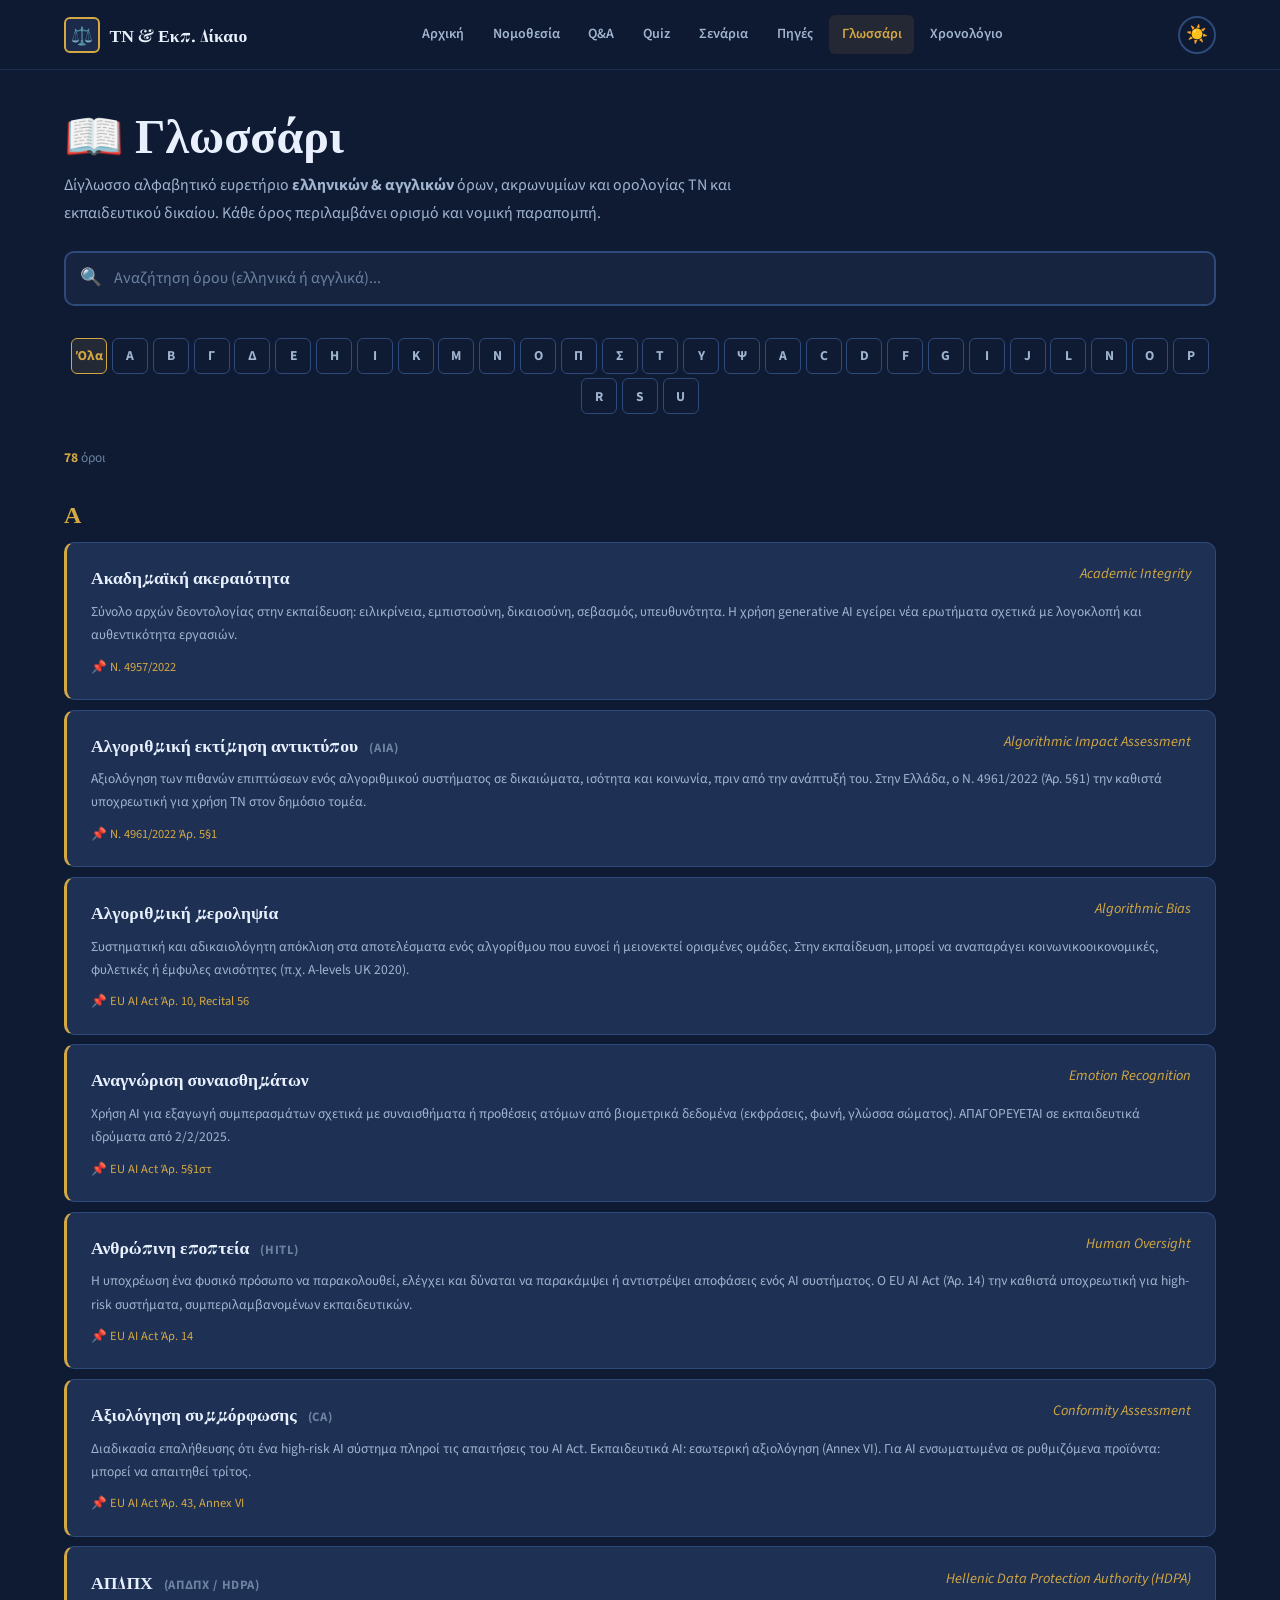
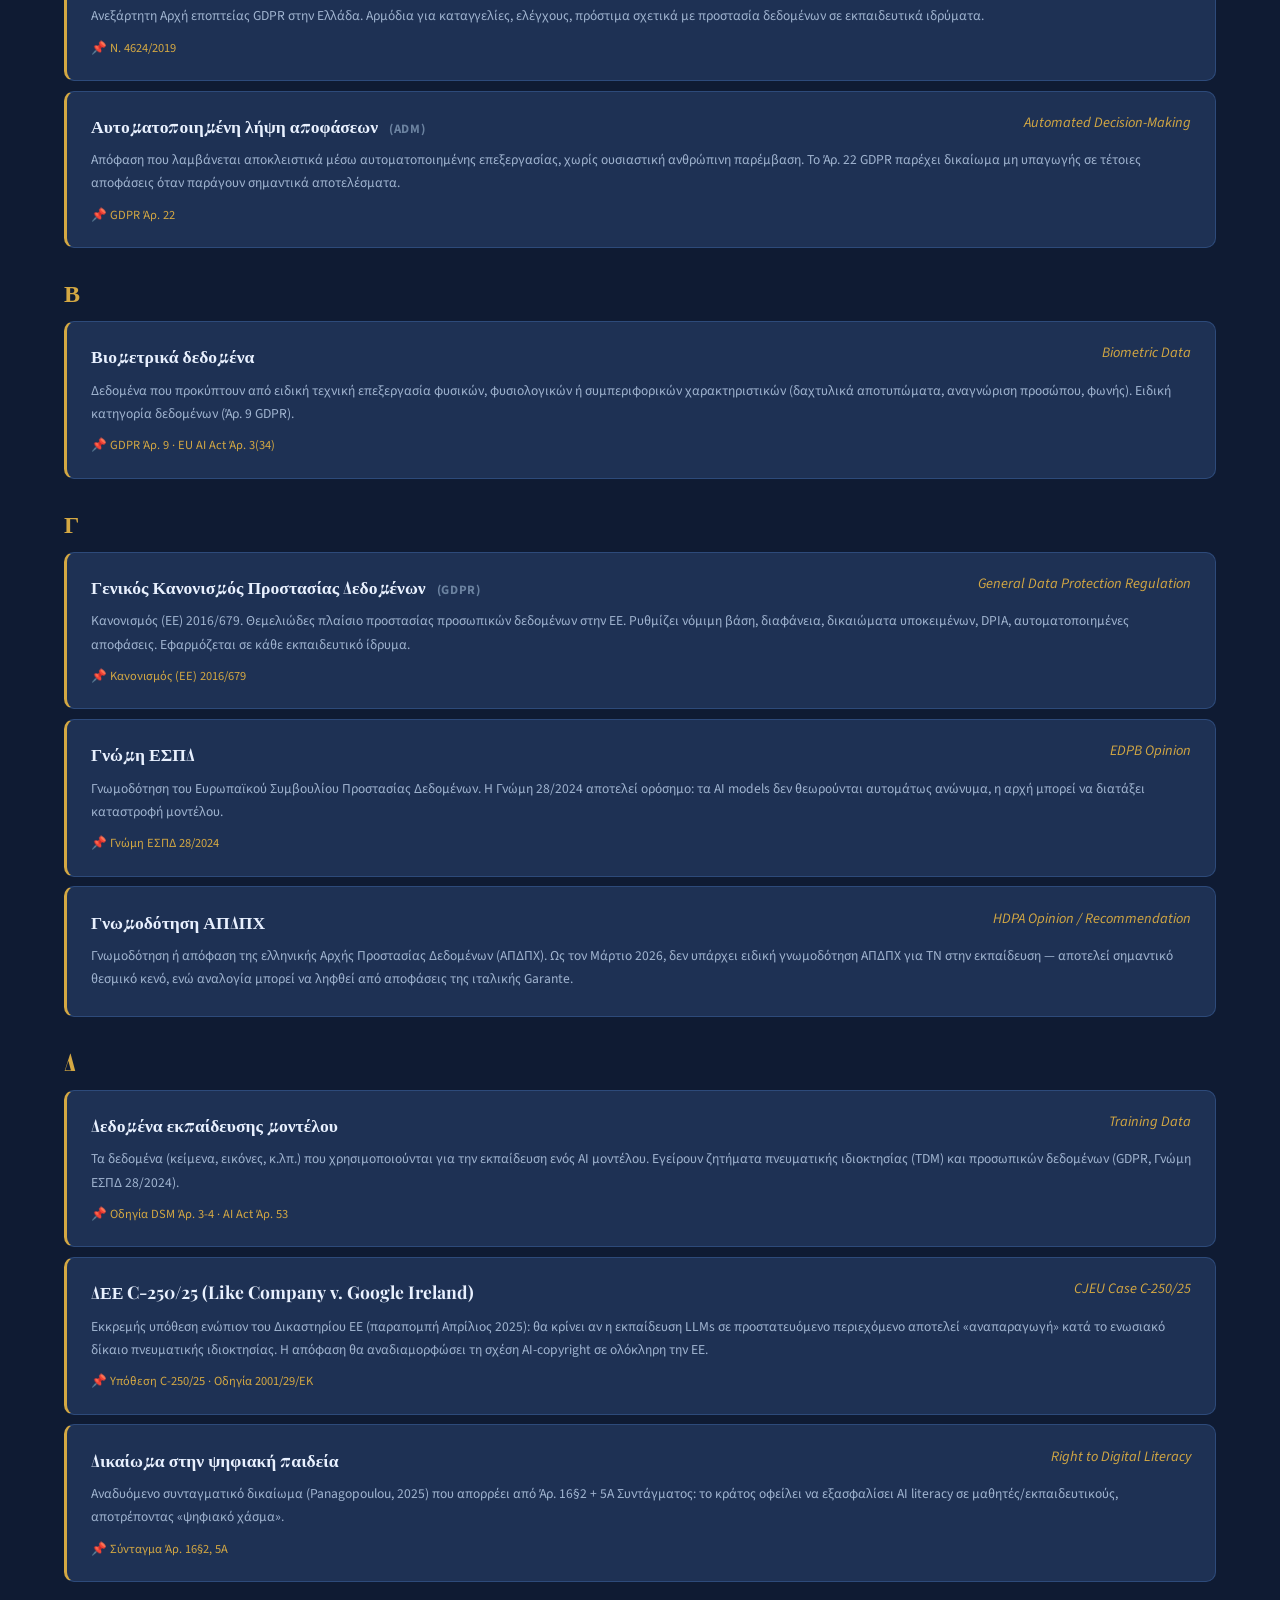
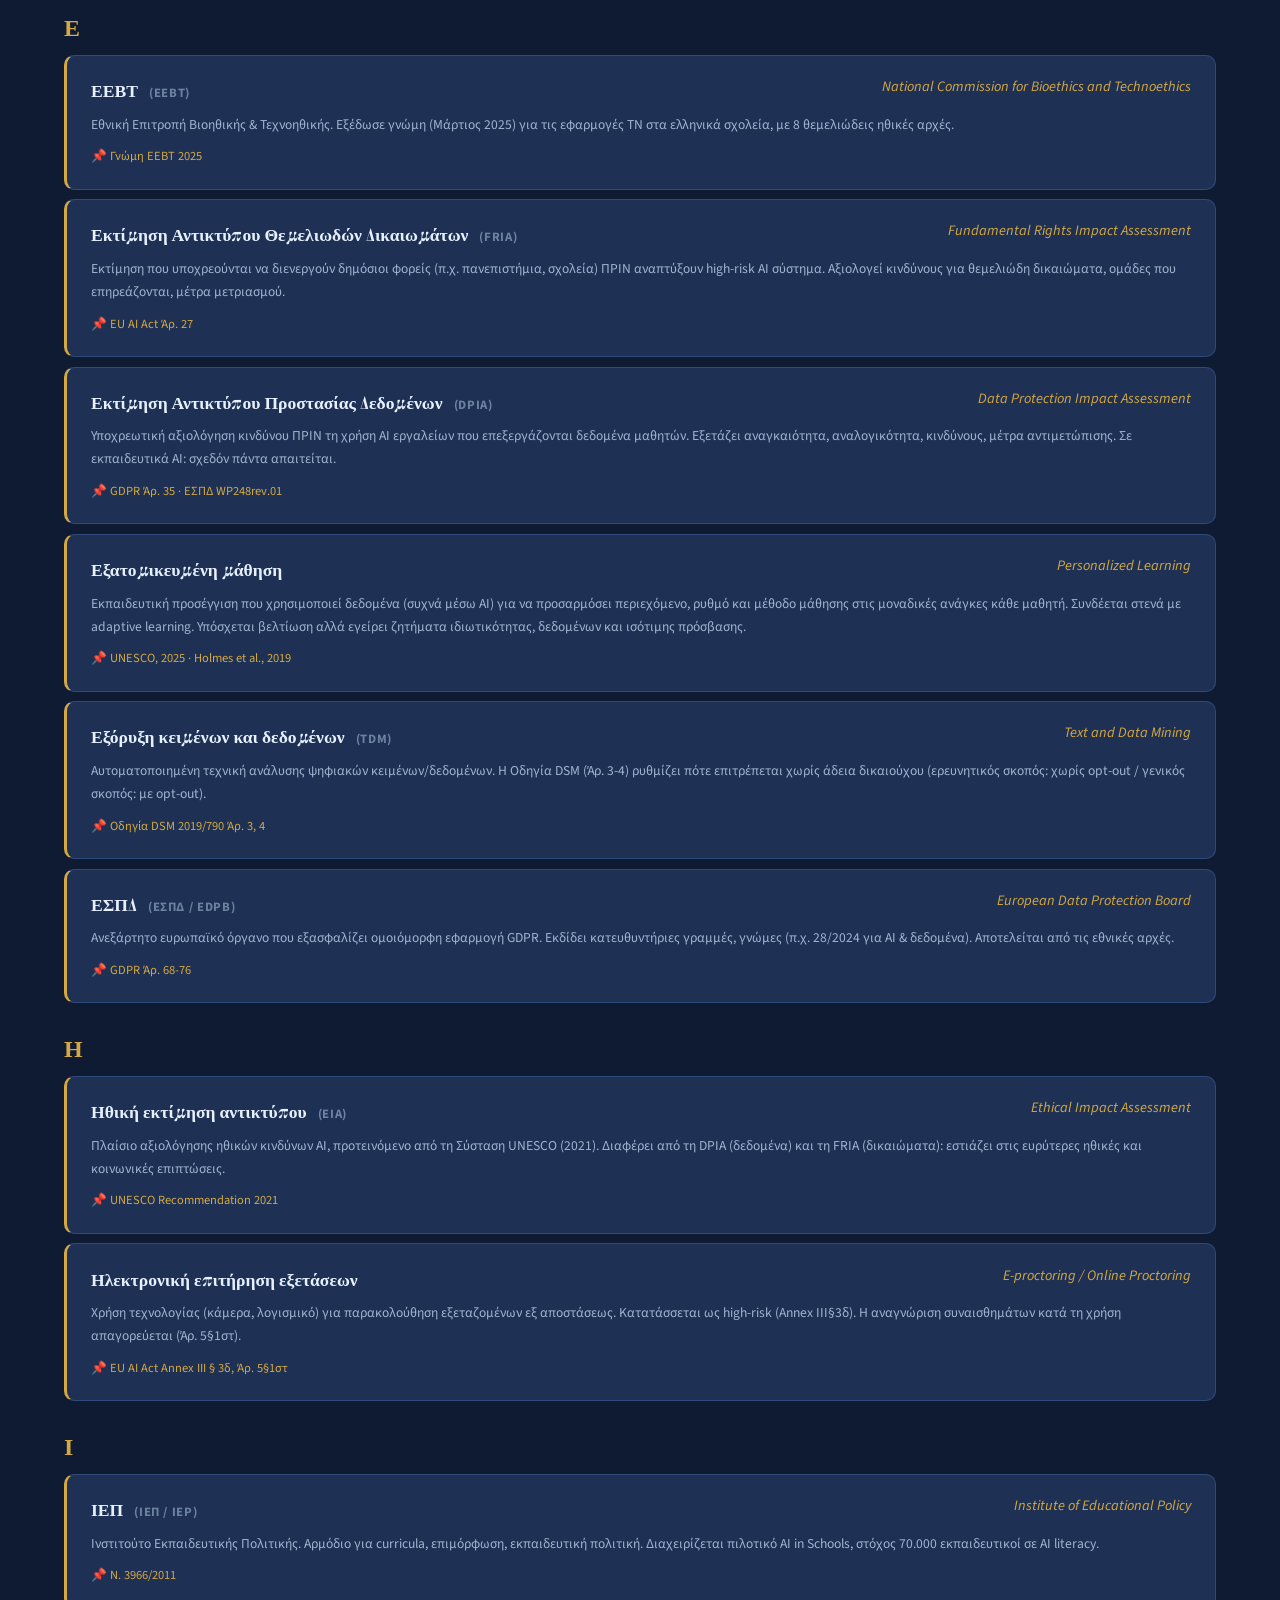
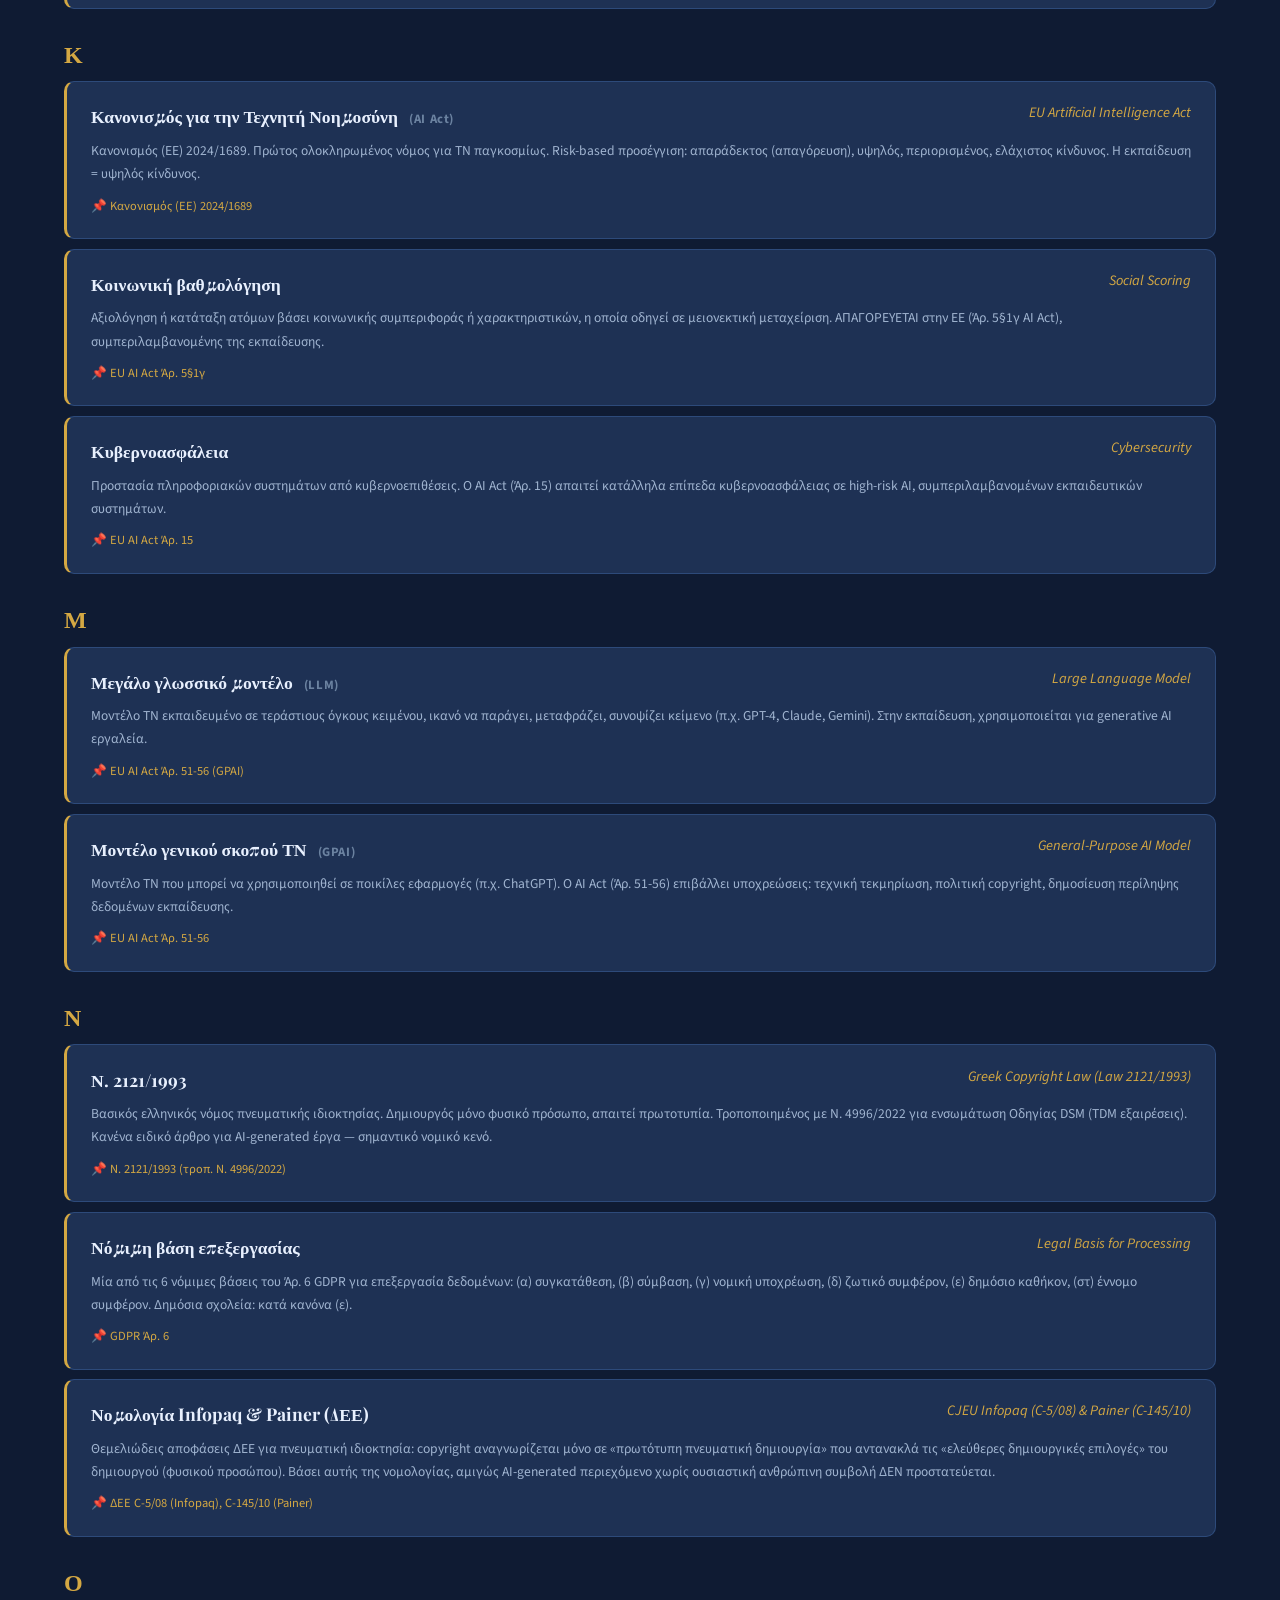
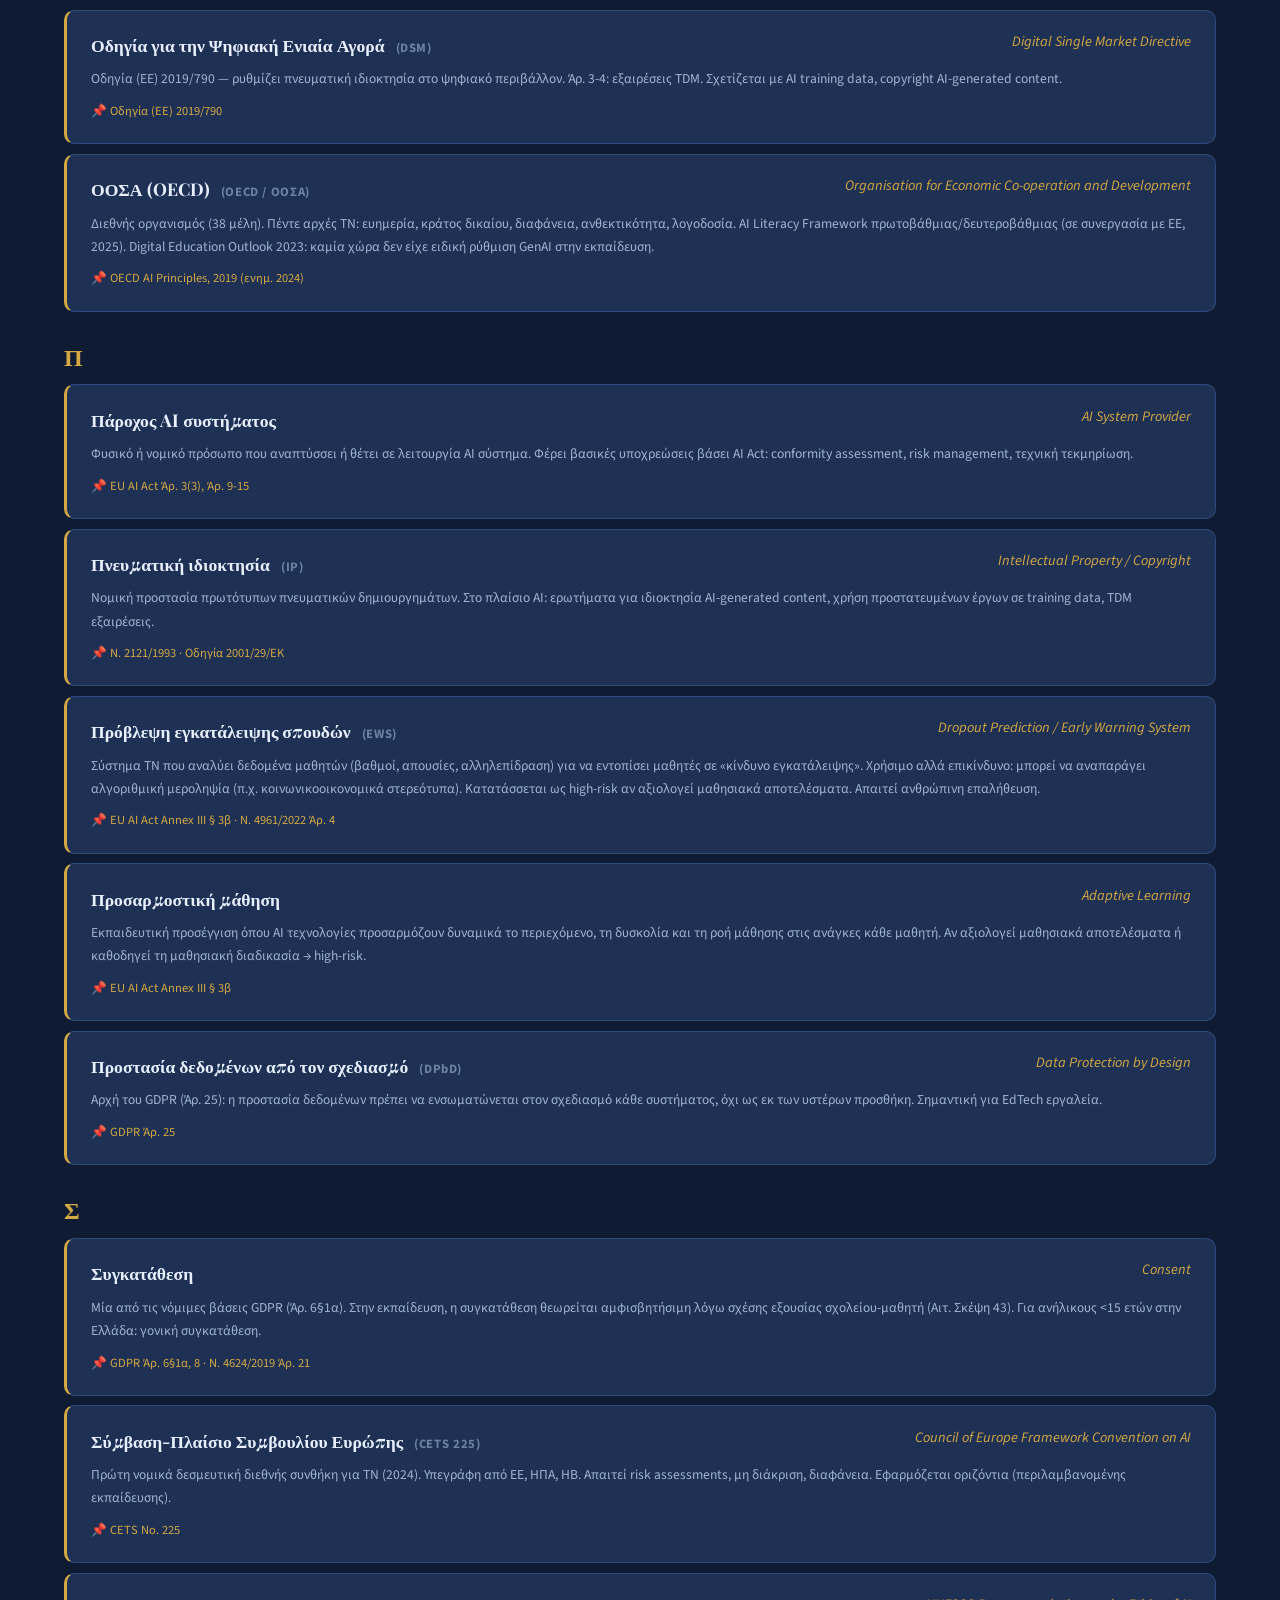
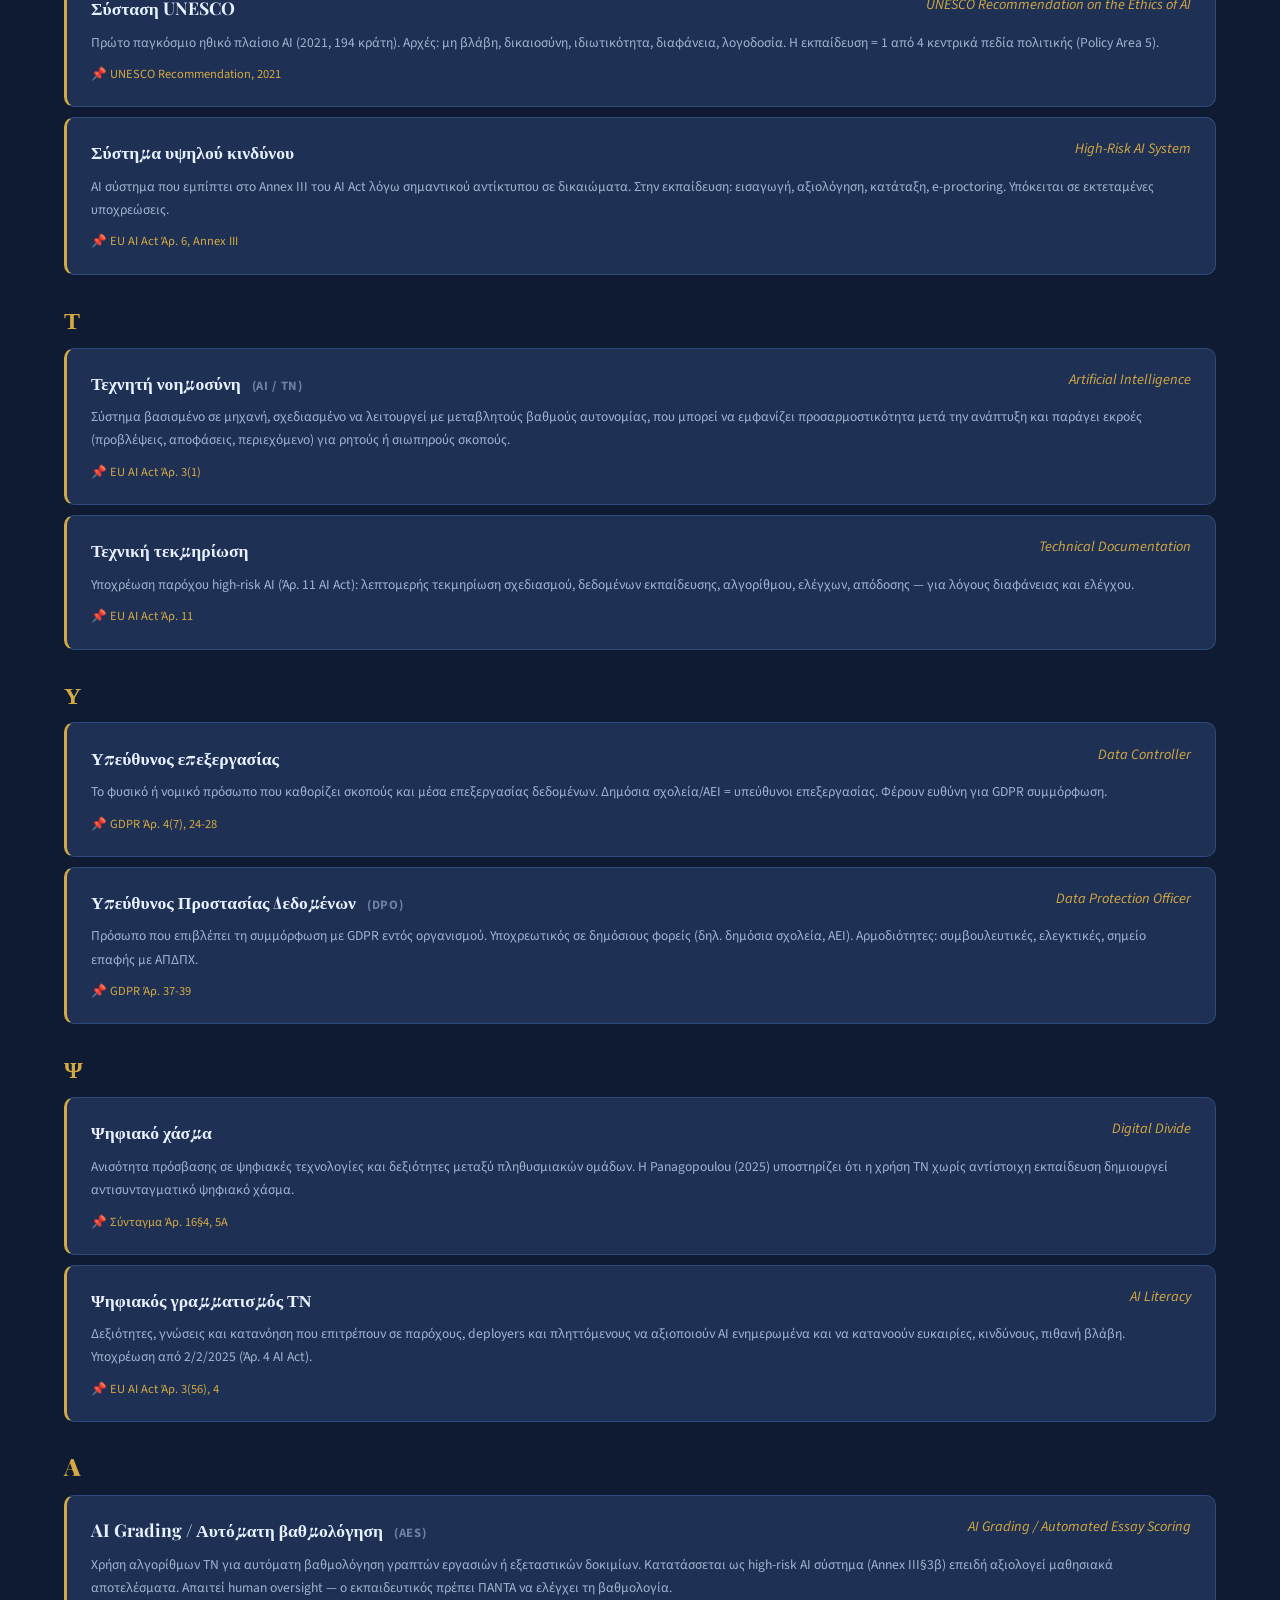
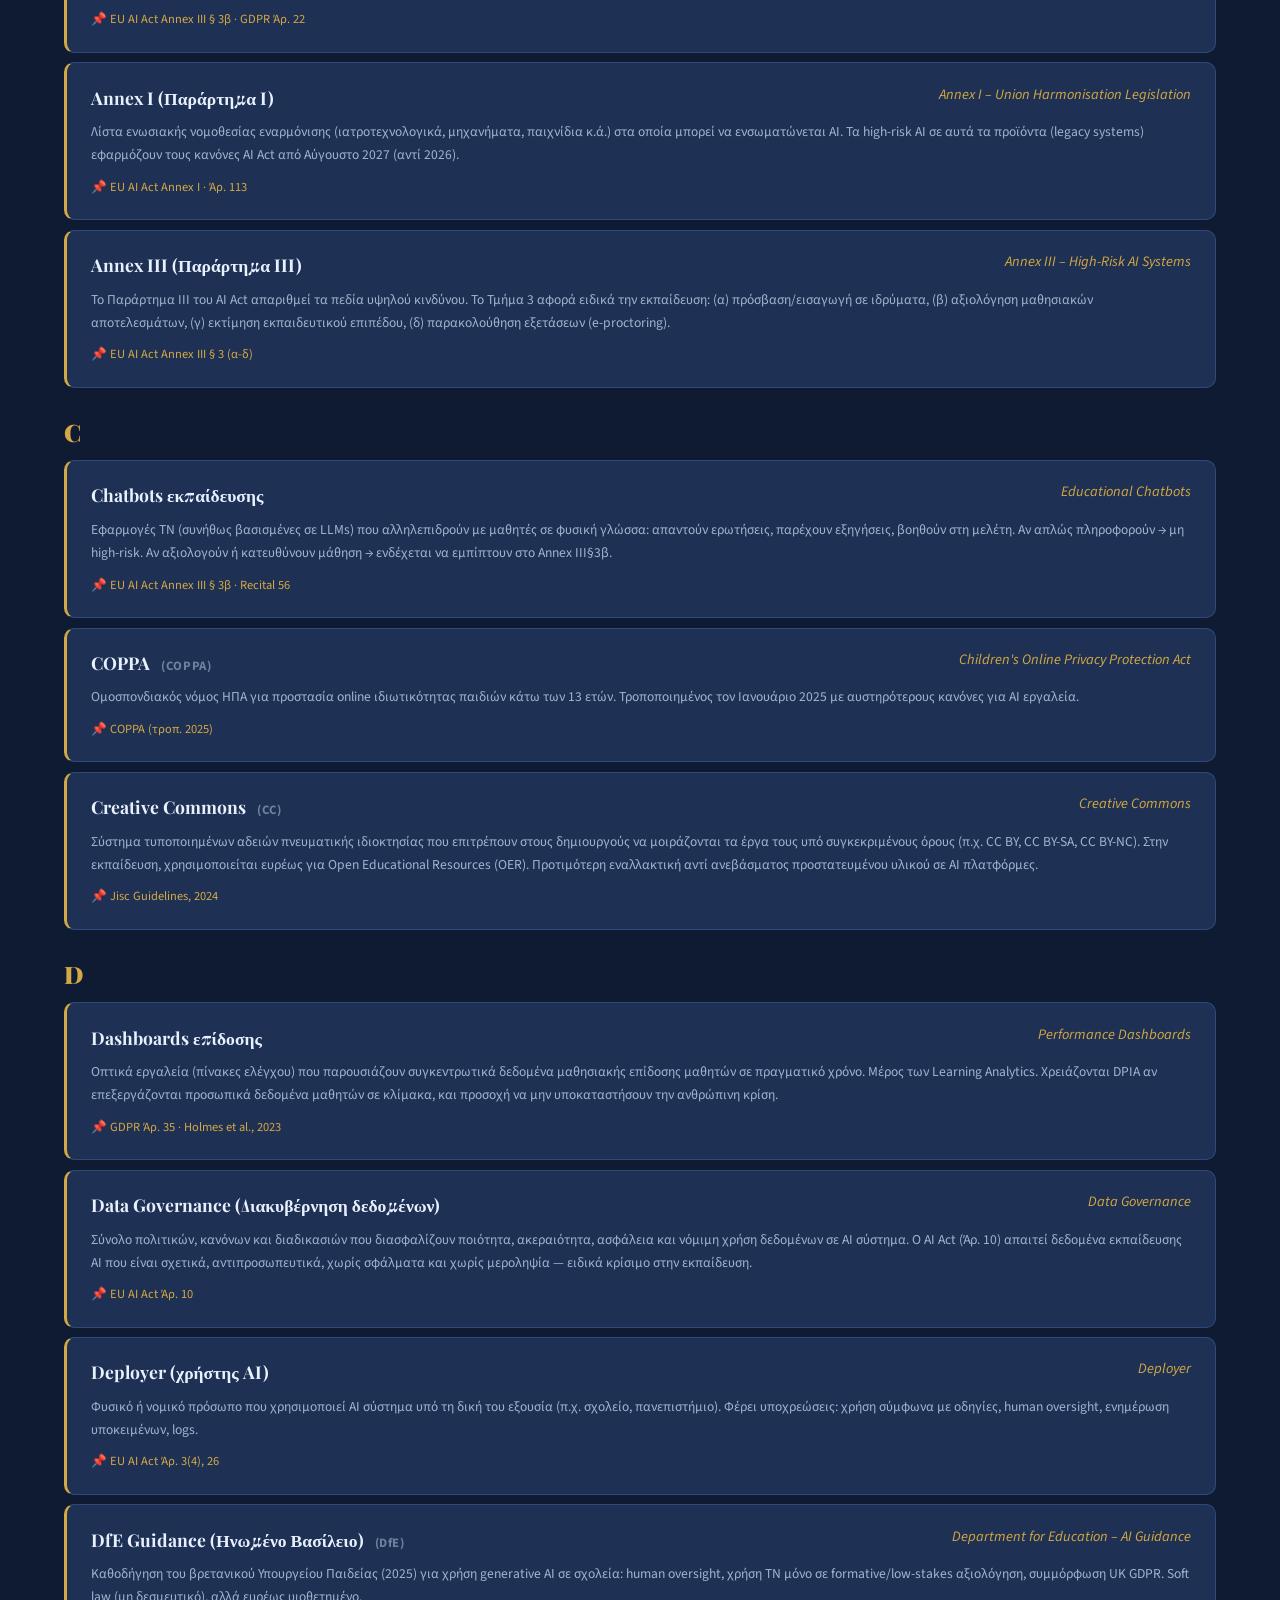
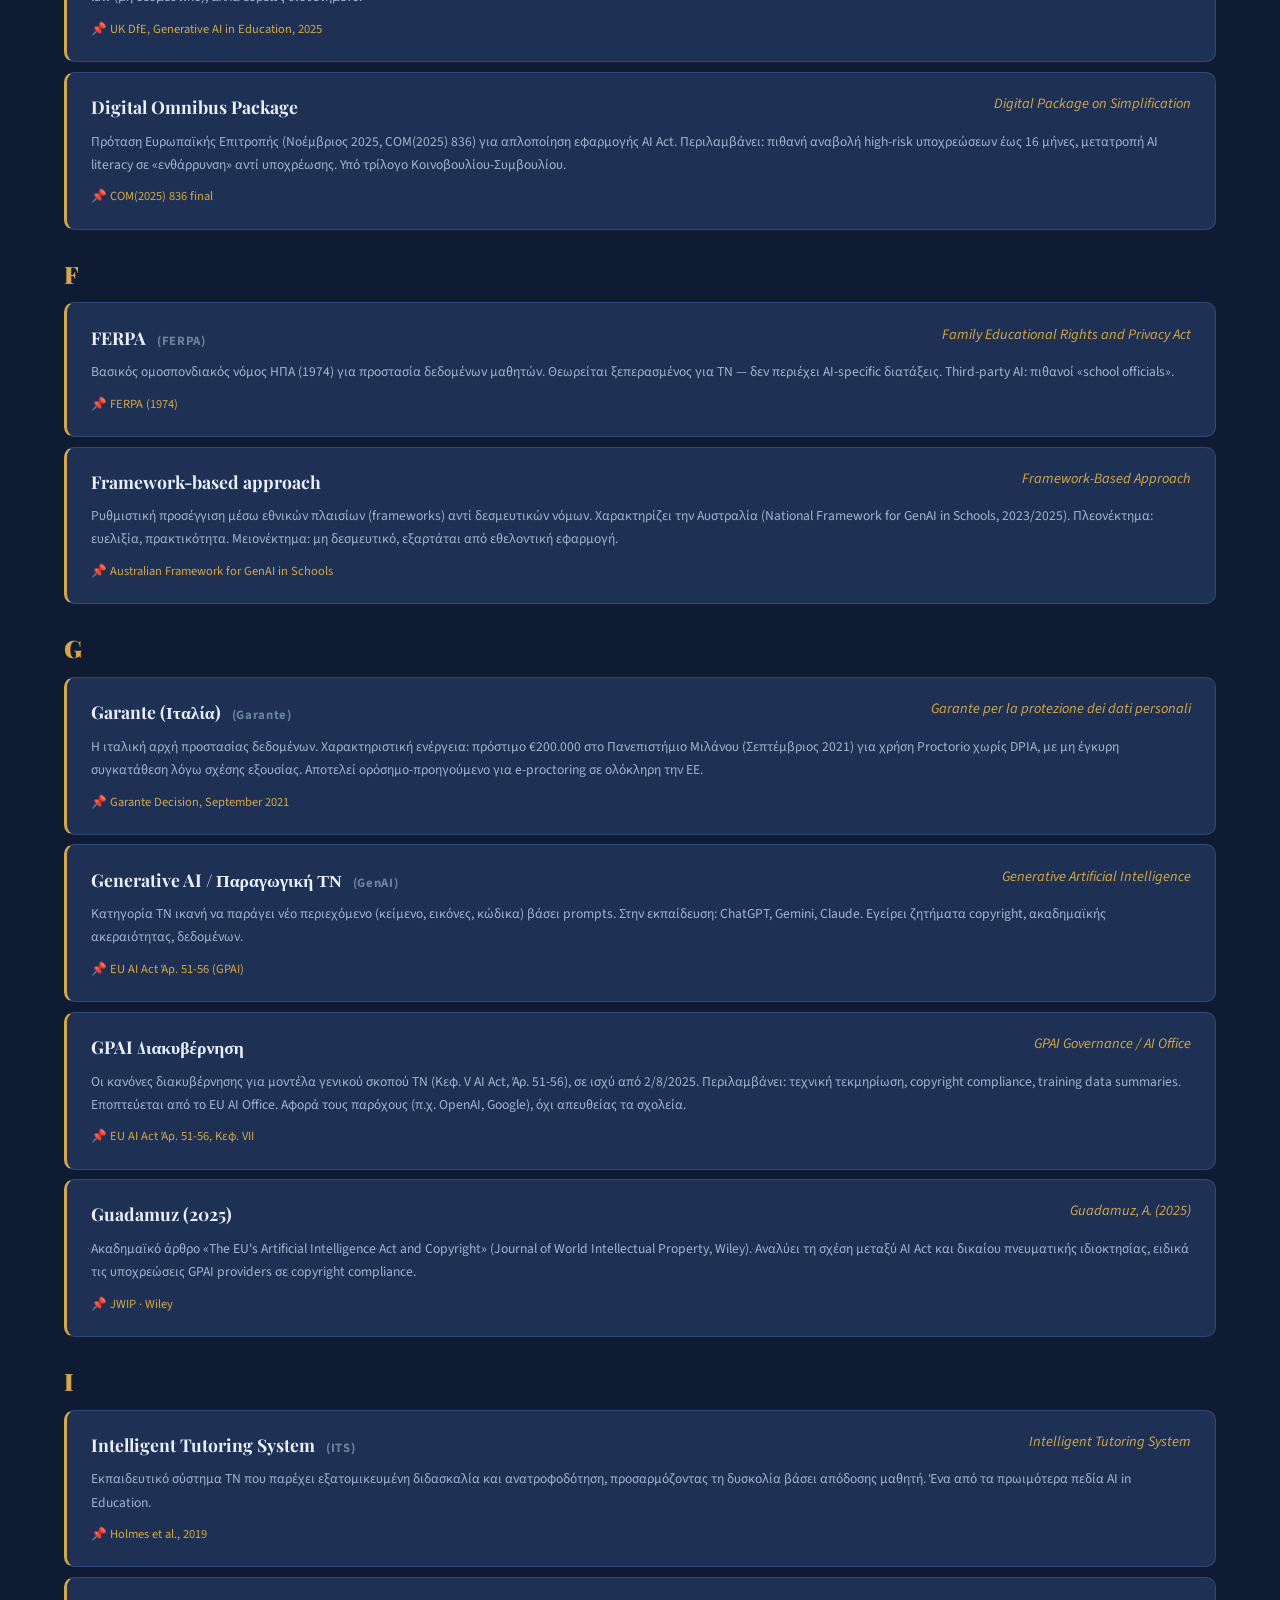
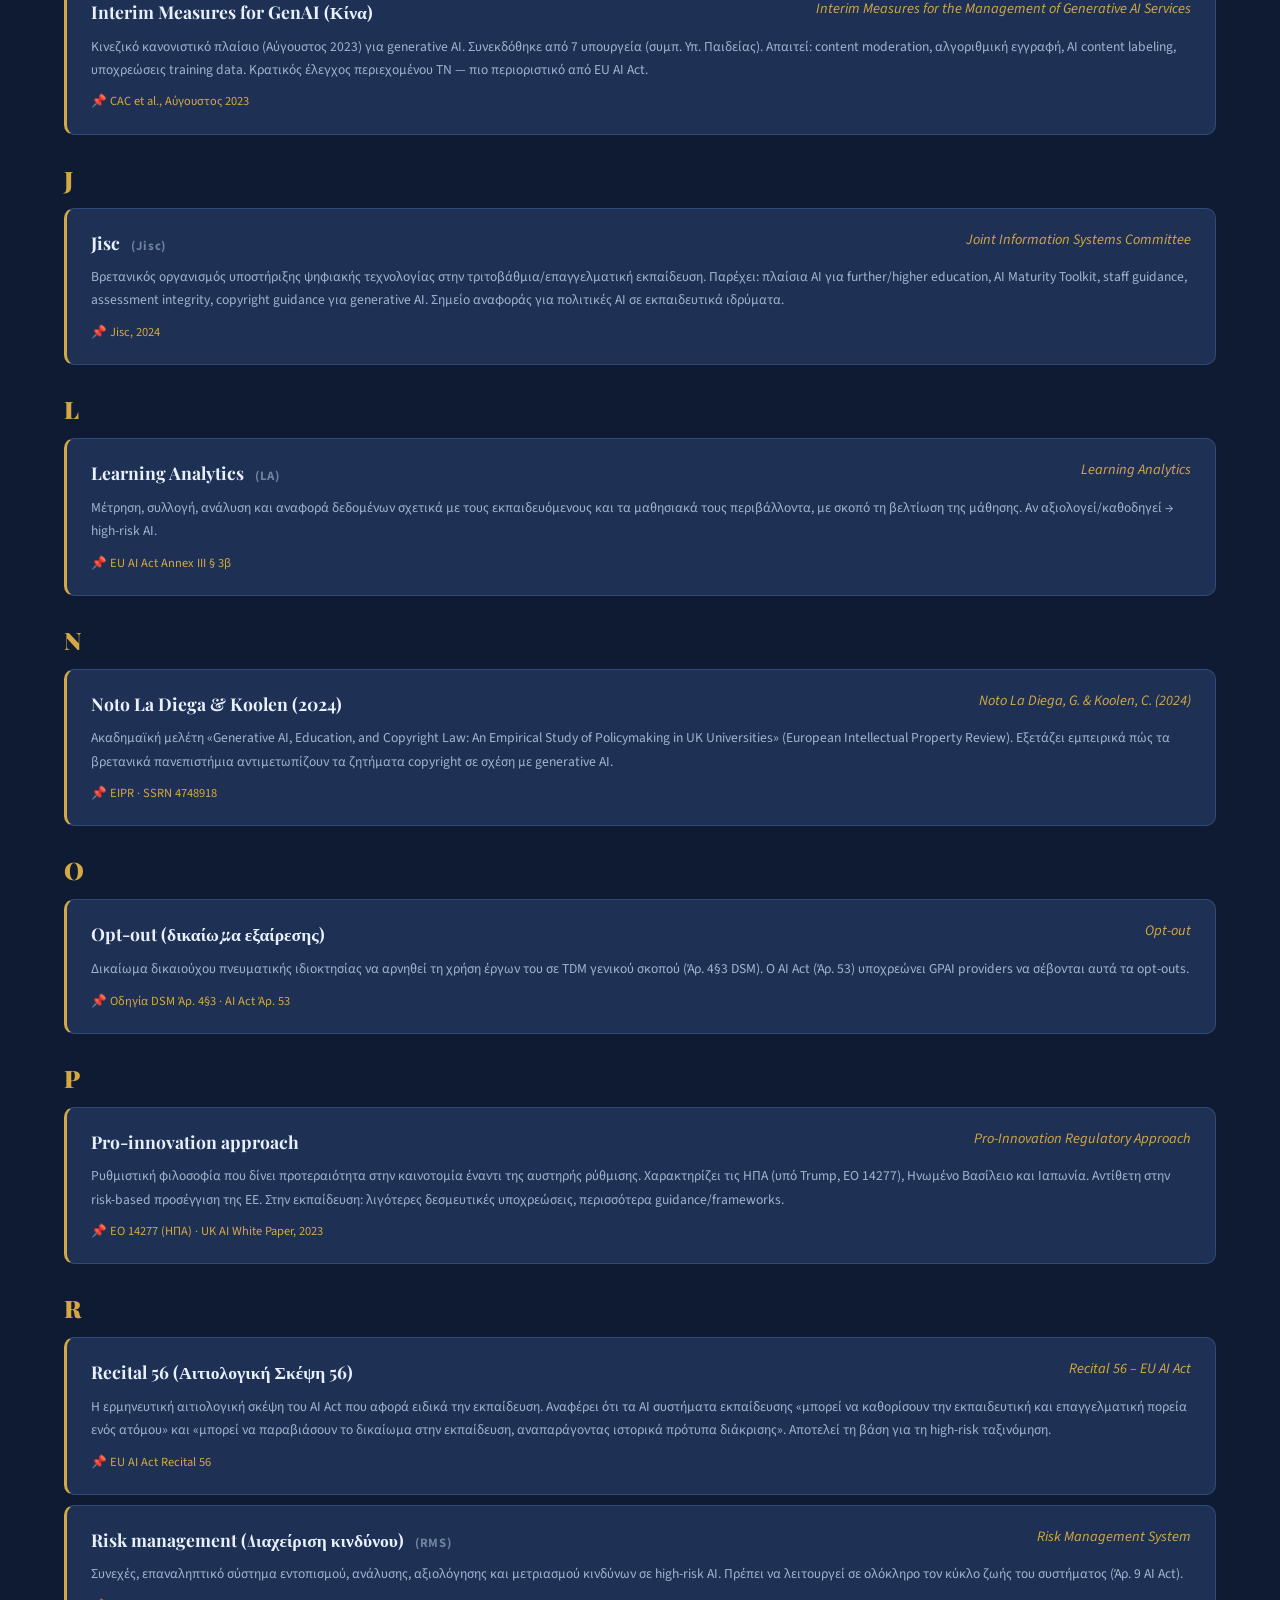
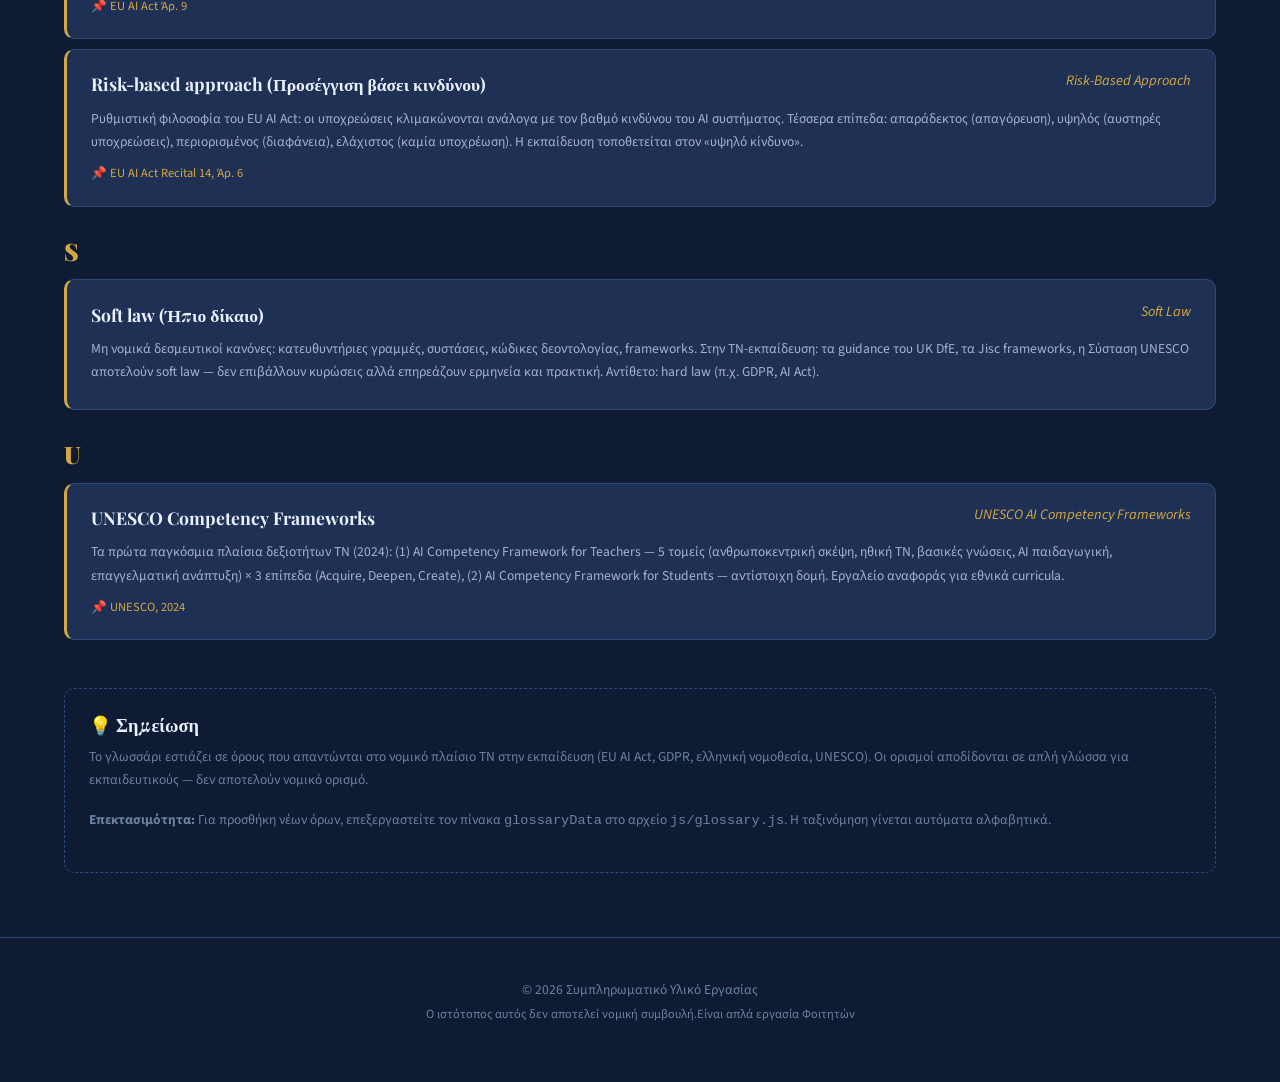
==== commit 017f6568: "update-sch" ====
--- a/glossary.html
+++ b/glossary.html
@@ -91,7 +91,7 @@
   <footer class="site-footer">
     <div class="container">
       <p class="footer-text">
-   © 2026 Συμπληρωματικό Υλικό  Εργασίας για το ΠΜΣ Διοίκηση Εκπαίδευσης — Πανεπιστήμιο Πατρών<br>
+   © 2026 Συμπληρωματικό Υλικό  Εργασίας <br>
         <span class="text-xs">Ο ιστότοπος αυτός δεν αποτελεί νομική συμβουλή.Είναι απλά εργασία Φοιτητών</span>
       </p>
     </div>
